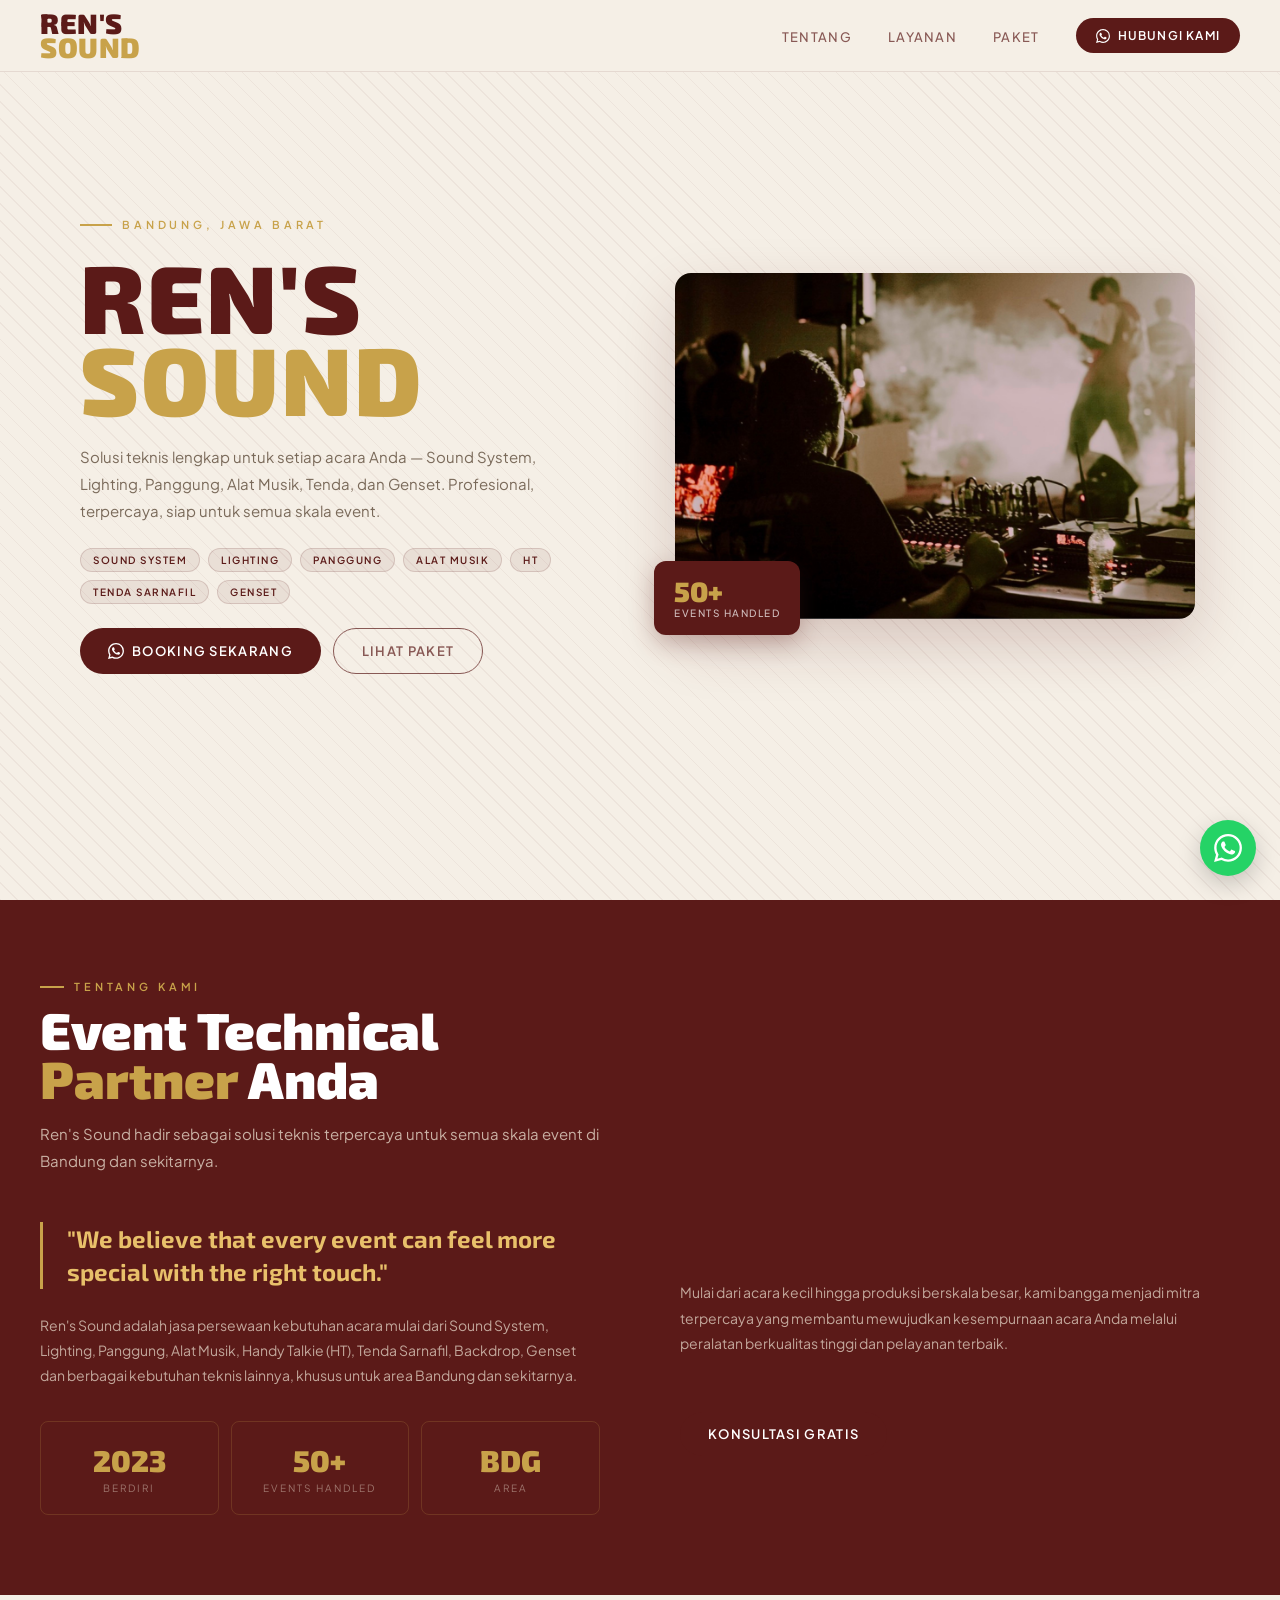
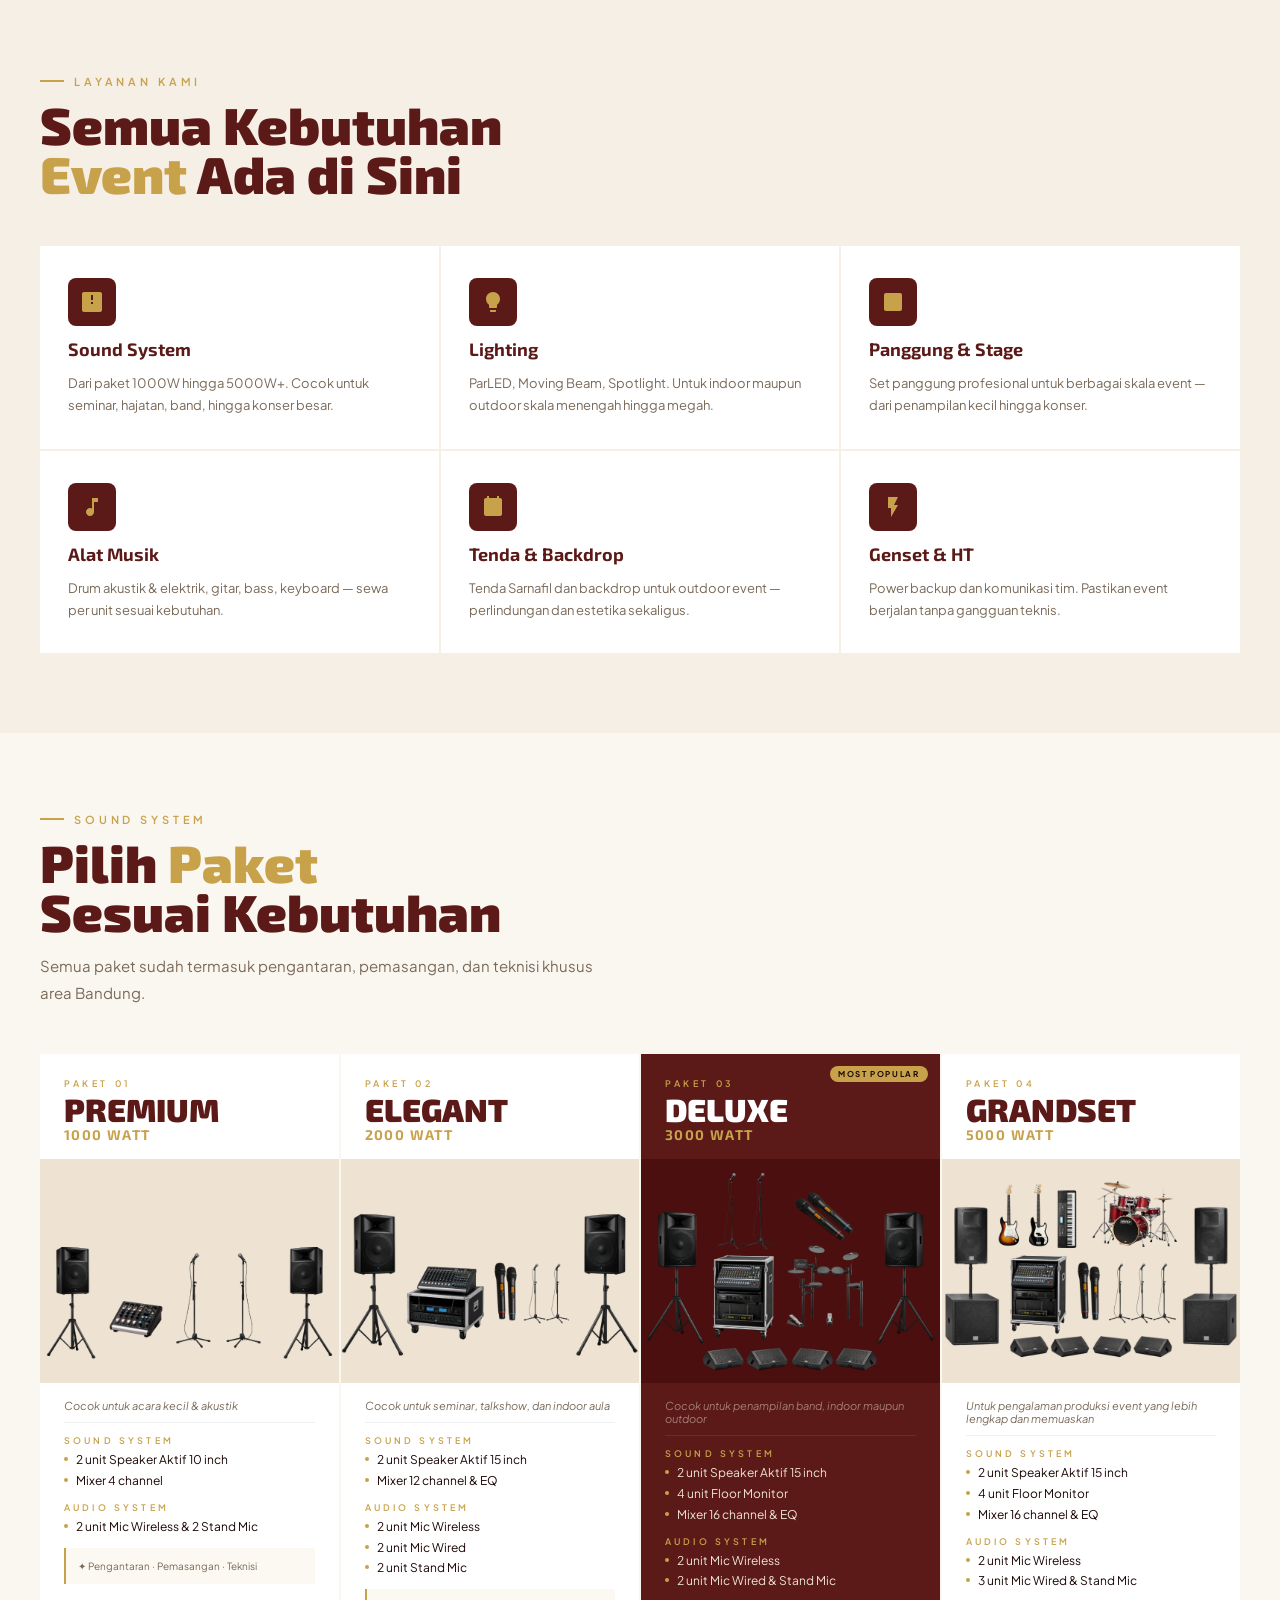
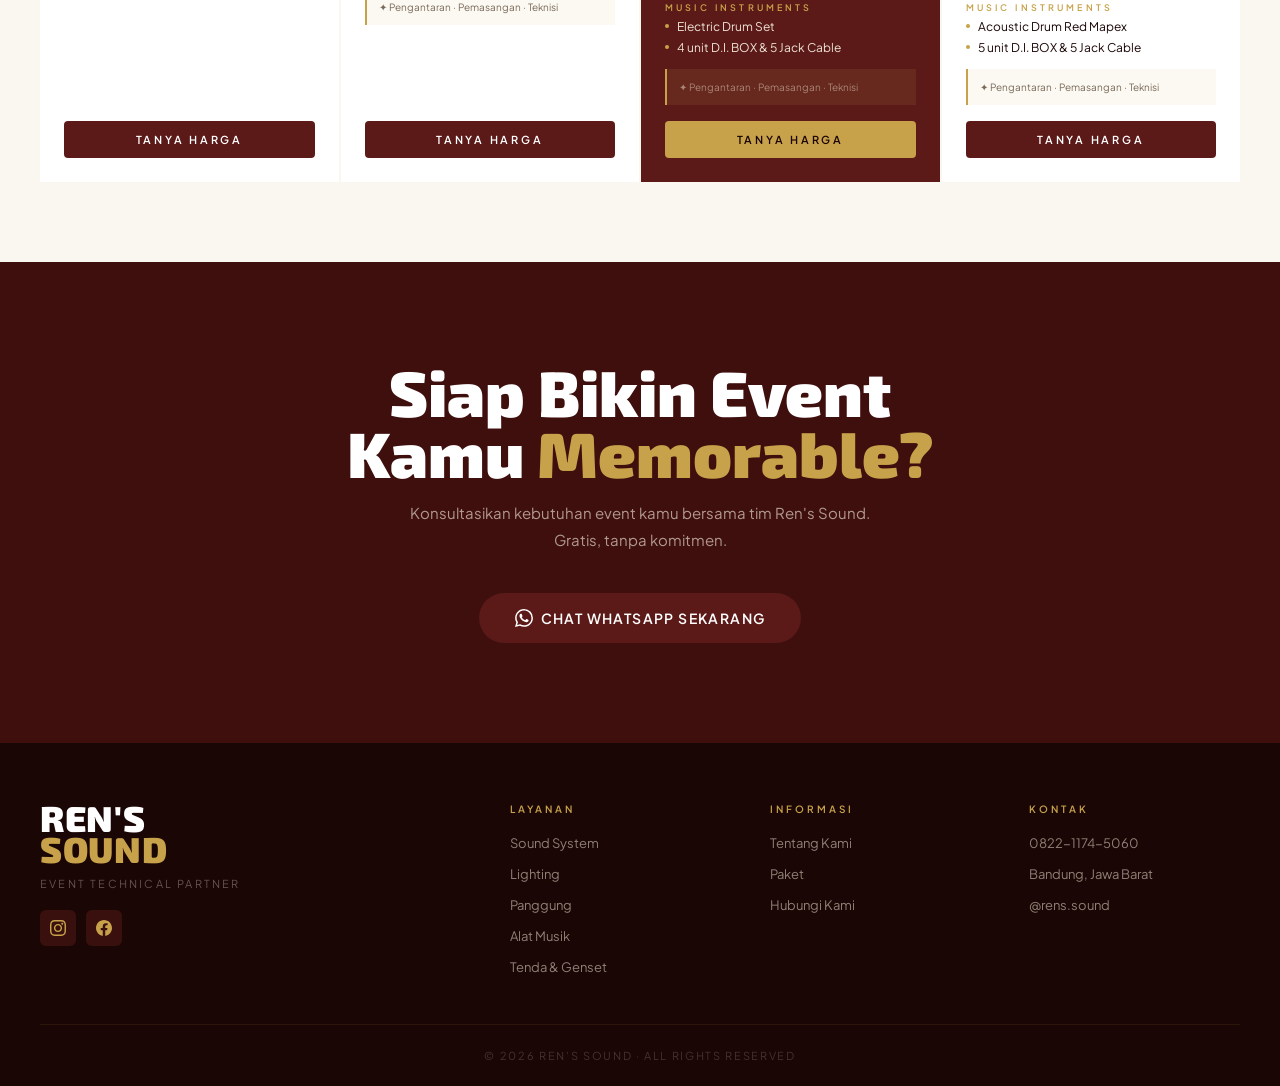
==== public/index.html @ 405399e6 "Restructure: separate HTML, CSS, JS, and assets" ====
<!DOCTYPE html>
<html lang="id">
<head>
  <meta charset="UTF-8"/>
  <meta name="viewport" content="width=device-width, initial-scale=1.0"/>
  <meta name="description" content="Ren's Sound — Event Technical Partner di Bandung. Sewa Sound System, Lighting, Panggung, Alat Musik, Tenda Sarnafil, Genset."/>
  <title>Ren's Sound — Event Technical Partner</title>

  <!-- Google Fonts -->
  <link href="https://fonts.googleapis.com/css2?family=Exo+2:wght@400;600;700;900&family=Plus+Jakarta+Sans:wght@300;400;500;600;700&display=swap" rel="stylesheet"/>

  <!-- CSS -->
  <link rel="stylesheet" href="css/style.css"/>
</head>
<body>

<!-- ============================================
     NAVBAR
     ============================================ -->
<nav id="navbar">
  <a href="#hero" class="nav-logo">
    <span class="nav-logo-top">REN'S</span>
    <span class="nav-logo-bot">SOUND</span>
  </a>
  <ul class="nav-links" id="navLinks">
    <li><a href="#tentang">Tentang</a></li>
    <li><a href="#layanan">Layanan</a></li>
    <li><a href="#paket">Paket</a></li>
    <li>
      <a href="https://wa.me/6282211745060" class="nav-cta" target="_blank">
        <svg width="14" height="14" viewBox="0 0 24 24" fill="currentColor"><path d="M17.472 14.382c-.297-.149-1.758-.867-2.03-.967-.273-.099-.471-.148-.67.15-.197.297-.767.966-.94 1.164-.173.199-.347.223-.644.075-.297-.15-1.255-.463-2.39-1.475-.883-.788-1.48-1.761-1.653-2.059-.173-.297-.018-.458.13-.606.134-.133.298-.347.446-.52.149-.174.198-.298.298-.497.099-.198.05-.371-.025-.52-.075-.149-.669-1.612-.916-2.207-.242-.579-.487-.5-.669-.51-.173-.008-.371-.01-.57-.01-.198 0-.52.074-.792.372-.272.297-1.04 1.016-1.04 2.479 0 1.462 1.065 2.875 1.213 3.074.149.198 2.096 3.2 5.077 4.487.709.306 1.262.489 1.694.625.712.227 1.36.195 1.871.118.571-.085 1.758-.719 2.006-1.413.248-.694.248-1.289.173-1.413-.074-.124-.272-.198-.57-.347m-5.421 7.403h-.004a9.87 9.87 0 01-5.031-1.378l-.361-.214-3.741.982.998-3.648-.235-.374a9.86 9.86 0 01-1.51-5.26c.001-5.45 4.436-9.884 9.888-9.884 2.64 0 5.122 1.03 6.988 2.898a9.825 9.825 0 012.893 6.994c-.003 5.45-4.437 9.884-9.885 9.884m8.413-18.297A11.815 11.815 0 0012.05 0C5.495 0 .16 5.335.157 11.892c0 2.096.547 4.142 1.588 5.945L.057 24l6.305-1.654a11.882 11.882 0 005.683 1.448h.005c6.554 0 11.89-5.335 11.893-11.893a11.821 11.821 0 00-3.48-8.413Z"/></svg>
        Hubungi Kami
      </a>
    </li>
  </ul>
  <button class="nav-toggle" id="navToggle">
    <span></span><span></span><span></span>
  </button>
</nav>

<!-- ============================================
     HERO
     ============================================ -->
<section id="hero">
  <div class="hero-inner">
    <div class="hero-text">
      <div class="hero-eyebrow">Bandung, Jawa Barat</div>
      <div class="hero-logo">
        <span class="hero-logo-top">REN'S</span>
        <span class="hero-logo-bot">SOUND</span>
      </div>
      <p class="hero-desc">
        Solusi teknis lengkap untuk setiap acara Anda — Sound System, Lighting,
        Panggung, Alat Musik, Tenda, dan Genset. Profesional, terpercaya,
        siap untuk semua skala event.
      </p>
      <div class="hero-services">
        <span class="hero-service-tag">Sound System</span>
        <span class="hero-service-tag">Lighting</span>
        <span class="hero-service-tag">Panggung</span>
        <span class="hero-service-tag">Alat Musik</span>
        <span class="hero-service-tag">HT</span>
        <span class="hero-service-tag">Tenda Sarnafil</span>
        <span class="hero-service-tag">Genset</span>
      </div>
      <div class="hero-cta">
        <a href="https://wa.me/6282211745060" class="btn-primary" target="_blank">
          <svg width="16" height="16" viewBox="0 0 24 24" fill="currentColor"><path d="M17.472 14.382c-.297-.149-1.758-.867-2.03-.967-.273-.099-.471-.148-.67.15-.197.297-.767.966-.94 1.164-.173.199-.347.223-.644.075-.297-.15-1.255-.463-2.39-1.475-.883-.788-1.48-1.761-1.653-2.059-.173-.297-.018-.458.13-.606.134-.133.298-.347.446-.52.149-.174.198-.298.298-.497.099-.198.05-.371-.025-.52-.075-.149-.669-1.612-.916-2.207-.242-.579-.487-.5-.669-.51-.173-.008-.371-.01-.57-.01-.198 0-.52.074-.792.372-.272.297-1.04 1.016-1.04 2.479 0 1.462 1.065 2.875 1.213 3.074.149.198 2.096 3.2 5.077 4.487.709.306 1.262.489 1.694.625.712.227 1.36.195 1.871.118.571-.085 1.758-.719 2.006-1.413.248-.694.248-1.289.173-1.413-.074-.124-.272-.198-.57-.347m-5.421 7.403h-.004a9.87 9.87 0 01-5.031-1.378l-.361-.214-3.741.982.998-3.648-.235-.374a9.86 9.86 0 01-1.51-5.26c.001-5.45 4.436-9.884 9.888-9.884 2.64 0 5.122 1.03 6.988 2.898a9.825 9.825 0 012.893 6.994c-.003 5.45-4.437 9.884-9.885 9.884m8.413-18.297A11.815 11.815 0 0012.05 0C5.495 0 .16 5.335.157 11.892c0 2.096.547 4.142 1.588 5.945L.057 24l6.305-1.654a11.882 11.882 0 005.683 1.448h.005c6.554 0 11.89-5.335 11.893-11.893a11.821 11.821 0 00-3.48-8.413Z"/></svg>
          Booking Sekarang
        </a>
        <a href="#paket" class="btn-secondary">Lihat Paket</a>
      </div>
    </div>
    <div class="hero-photo">
      <!-- Ganti src untuk update foto hero -->
      <img src="assets/images/hero.png" alt="Ren's Sound Event Production"/>
      <div class="hero-photo-badge">
        <div class="hero-photo-badge-num">50+</div>
        <div class="hero-photo-badge-txt">Events Handled</div>
      </div>
    </div>
  </div>
</section>

<!-- ============================================
     TENTANG
     ============================================ -->
<section id="tentang">
  <div class="section-inner">
    <div class="section-eyebrow">Tentang Kami</div>
    <h2 class="section-title">Event Technical<br/><span>Partner</span> Anda</h2>
    <p class="section-desc">Ren's Sound hadir sebagai solusi teknis terpercaya untuk semua skala event di Bandung dan sekitarnya.</p>
    <div class="tentang-grid">
      <div>
        <div class="tentang-quote">
          "We believe that every event can feel more special with the right touch."
        </div>
        <p class="tentang-body">
          Ren's Sound adalah jasa persewaan kebutuhan acara mulai dari Sound System,
          Lighting, Panggung, Alat Musik, Handy Talkie (HT), Tenda Sarnafil, Backdrop,
          Genset dan berbagai kebutuhan teknis lainnya, khusus untuk area Bandung dan sekitarnya.
        </p>
        <div class="tentang-stats">
          <div class="stat">
            <span class="stat-num">2023</span>
            <span class="stat-lbl">Berdiri</span>
          </div>
          <div class="stat">
            <span class="stat-num">50+</span>
            <span class="stat-lbl">Events Handled</span>
          </div>
          <div class="stat">
            <span class="stat-num">BDG</span>
            <span class="stat-lbl">Area</span>
          </div>
        </div>
      </div>
      <div>
        <p class="tentang-body">
          Mulai dari acara kecil hingga produksi berskala besar, kami bangga menjadi
          mitra terpercaya yang membantu mewujudkan kesempurnaan acara Anda melalui
          peralatan berkualitas tinggi dan pelayanan terbaik.
        </p>
        <a href="https://wa.me/6282211745060" class="btn-primary" style="margin-top:24px;display:inline-flex;" target="_blank">
          Konsultasi Gratis
        </a>
      </div>
    </div>
  </div>
</section>

<!-- ============================================
     LAYANAN
     ============================================ -->
<section id="layanan">
  <div class="section-inner">
    <div class="section-eyebrow">Layanan Kami</div>
    <h2 class="section-title">Semua Kebutuhan<br/><span>Event</span> Ada di Sini</h2>
    <div class="layanan-grid">

      <div class="layanan-card">
        <div class="layanan-icon">
          <svg viewBox="0 0 24 24"><path d="M20 2H4c-1.1 0-2 .9-2 2v16c0 1.1.9 2 2 2h16c1.1 0 2-.9 2-2V4c0-1.1-.9-2-2-2zm-9 3h2v5h-2V5zm0 7h2v2h-2v-2z"/></svg>
        </div>
        <div class="layanan-name">Sound System</div>
        <div class="layanan-desc">Dari paket 1000W hingga 5000W+. Cocok untuk seminar, hajatan, band, hingga konser besar.</div>
      </div>

      <div class="layanan-card">
        <div class="layanan-icon">
          <svg viewBox="0 0 24 24"><path d="M9 21c0 .55.45 1 1 1h4c.55 0 1-.45 1-1v-1H9v1zm3-19C8.14 2 5 5.14 5 9c0 2.38 1.19 4.47 3 5.74V17c0 .55.45 1 1 1h6c.55 0 1-.45 1-1v-2.26c1.81-1.27 3-3.36 3-5.74 0-3.86-3.14-7-7-7z"/></svg>
        </div>
        <div class="layanan-name">Lighting</div>
        <div class="layanan-desc">ParLED, Moving Beam, Spotlight. Untuk indoor maupun outdoor skala menengah hingga megah.</div>
      </div>

      <div class="layanan-card">
        <div class="layanan-icon">
          <svg viewBox="0 0 24 24"><path d="M19 3H5c-1.1 0-2 .9-2 2v14c0 1.1.9 2 2 2h14c1.1 0 2-.9 2-2V5c0-1.1-.9-2-2-2z"/></svg>
        </div>
        <div class="layanan-name">Panggung & Stage</div>
        <div class="layanan-desc">Set panggung profesional untuk berbagai skala event — dari penampilan kecil hingga konser.</div>
      </div>

      <div class="layanan-card">
        <div class="layanan-icon">
          <svg viewBox="0 0 24 24"><path d="M12 3v10.55c-.59-.34-1.27-.55-2-.55-2.21 0-4 1.79-4 4s1.79 4 4 4 4-1.79 4-4V7h4V3h-6z"/></svg>
        </div>
        <div class="layanan-name">Alat Musik</div>
        <div class="layanan-desc">Drum akustik & elektrik, gitar, bass, keyboard — sewa per unit sesuai kebutuhan.</div>
      </div>

      <div class="layanan-card">
        <div class="layanan-icon">
          <svg viewBox="0 0 24 24"><path d="M17 12h-5v5h5v-5zM16 1v2H8V1H6v2H5c-1.11 0-1.99.9-1.99 2L3 19c0 1.1.89 2 2 2h14c1.1 0 2-.9 2-2V5c0-1.1-.9-2-2-2h-1V1h-2z"/></svg>
        </div>
        <div class="layanan-name">Tenda & Backdrop</div>
        <div class="layanan-desc">Tenda Sarnafil dan backdrop untuk outdoor event — perlindungan dan estetika sekaligus.</div>
      </div>

      <div class="layanan-card">
        <div class="layanan-icon">
          <svg viewBox="0 0 24 24"><path d="M7 2v11h3v9l7-12h-4l4-8z"/></svg>
        </div>
        <div class="layanan-name">Genset & HT</div>
        <div class="layanan-desc">Power backup dan komunikasi tim. Pastikan event berjalan tanpa gangguan teknis.</div>
      </div>

    </div>
  </div>
</section>

<!-- ============================================
     PAKET SOUND SYSTEM
     Cara tambah paket baru:
     1. Copy satu blok div.paket-card
     2. Paste sebelum tag penutup div.paket-grid
     3. Ganti teks & nama foto
     ============================================ -->
<section id="paket">
  <div class="section-inner">
    <div class="section-eyebrow">Sound System</div>
    <h2 class="section-title">Pilih <span>Paket</span><br/>Sesuai Kebutuhan</h2>
    <p class="section-desc">Semua paket sudah termasuk pengantaran, pemasangan, dan teknisi khusus area Bandung.</p>

    <div class="paket-grid">

      <!-- ── PAKET 01 PREMIUM ── -->
      <div class="paket-card">
        <div class="paket-header">
          <div class="paket-tier">Paket 01</div>
          <div class="paket-name">PREMIUM</div>
          <div class="paket-watt">1000 WATT</div>
        </div>
        <!-- Ganti nama file foto di src untuk update gambar -->
        <img class="paket-img" src="assets/images/paket01premium.png" alt="Paket Premium 1000 Watt"/>
        <div class="paket-body">
          <p class="paket-note">Cocok untuk acara kecil &amp; akustik</p>
          <div class="spec-group">
            <span class="spec-label">Sound System</span>
            <div class="spec-item"><span class="spec-dot"></span>2 unit Speaker Aktif 10 inch</div>
            <div class="spec-item"><span class="spec-dot"></span>Mixer 4 channel</div>
          </div>
          <div class="spec-group">
            <span class="spec-label">Audio System</span>
            <div class="spec-item"><span class="spec-dot"></span>2 unit Mic Wireless &amp; 2 Stand Mic</div>
          </div>
          <div class="paket-includes">✦ Pengantaran · Pemasangan · Teknisi</div>
        </div>
        <a href="https://wa.me/6282211745060" class="paket-cta" target="_blank">Tanya Harga</a>
      </div>

      <!-- ── PAKET 02 ELEGANT ── -->
      <div class="paket-card">
        <div class="paket-header">
          <div class="paket-tier">Paket 02</div>
          <div class="paket-name">ELEGANT</div>
          <div class="paket-watt">2000 WATT</div>
        </div>
        <img class="paket-img" src="assets/images/paket02elegan.png" alt="Paket Elegant 2000 Watt"/>
        <div class="paket-body">
          <p class="paket-note">Cocok untuk seminar, talkshow, dan indoor aula</p>
          <div class="spec-group">
            <span class="spec-label">Sound System</span>
            <div class="spec-item"><span class="spec-dot"></span>2 unit Speaker Aktif 15 inch</div>
            <div class="spec-item"><span class="spec-dot"></span>Mixer 12 channel &amp; EQ</div>
          </div>
          <div class="spec-group">
            <span class="spec-label">Audio System</span>
            <div class="spec-item"><span class="spec-dot"></span>2 unit Mic Wireless</div>
            <div class="spec-item"><span class="spec-dot"></span>2 unit Mic Wired</div>
            <div class="spec-item"><span class="spec-dot"></span>2 unit Stand Mic</div>
          </div>
          <div class="paket-includes">✦ Pengantaran · Pemasangan · Teknisi</div>
        </div>
        <a href="https://wa.me/6282211745060" class="paket-cta" target="_blank">Tanya Harga</a>
      </div>

      <!-- ── PAKET 03 DELUXE (FEATURED) ── -->
      <div class="paket-card featured">
        <div class="badge-popular">Most Popular</div>
        <div class="paket-header">
          <div class="paket-tier">Paket 03</div>
          <div class="paket-name">DELUXE</div>
          <div class="paket-watt">3000 WATT</div>
        </div>
        <img class="paket-img" src="assets/images/paket03deluxe.png" alt="Paket Deluxe 3000 Watt"/>
        <div class="paket-body">
          <p class="paket-note">Cocok untuk penampilan band, indoor maupun outdoor</p>
          <div class="spec-group">
            <span class="spec-label">Sound System</span>
            <div class="spec-item"><span class="spec-dot"></span>2 unit Speaker Aktif 15 inch</div>
            <div class="spec-item"><span class="spec-dot"></span>4 unit Floor Monitor</div>
            <div class="spec-item"><span class="spec-dot"></span>Mixer 16 channel &amp; EQ</div>
          </div>
          <div class="spec-group">
            <span class="spec-label">Audio System</span>
            <div class="spec-item"><span class="spec-dot"></span>2 unit Mic Wireless</div>
            <div class="spec-item"><span class="spec-dot"></span>2 unit Mic Wired &amp; Stand Mic</div>
          </div>
          <div class="spec-group">
            <span class="spec-label">Music Instruments</span>
            <div class="spec-item"><span class="spec-dot"></span>Electric Drum Set</div>
            <div class="spec-item"><span class="spec-dot"></span>4 unit D.I. BOX &amp; 5 Jack Cable</div>
          </div>
          <div class="paket-includes">✦ Pengantaran · Pemasangan · Teknisi</div>
        </div>
        <a href="https://wa.me/6282211745060" class="paket-cta" target="_blank">Tanya Harga</a>
      </div>

      <!-- ── PAKET 04 GRANDSET ── -->
      <div class="paket-card">
        <div class="paket-header">
          <div class="paket-tier">Paket 04</div>
          <div class="paket-name">GRANDSET</div>
          <div class="paket-watt">5000 WATT</div>
        </div>
        <img class="paket-img" src="assets/images/paket04grandset.png" alt="Paket Grandset 5000 Watt"/>
        <div class="paket-body">
          <p class="paket-note">Untuk pengalaman produksi event yang lebih lengkap dan memuaskan</p>
          <div class="spec-group">
            <span class="spec-label">Sound System</span>
            <div class="spec-item"><span class="spec-dot"></span>2 unit Speaker Aktif 15 inch</div>
            <div class="spec-item"><span class="spec-dot"></span>4 unit Floor Monitor</div>
            <div class="spec-item"><span class="spec-dot"></span>Mixer 16 channel &amp; EQ</div>
          </div>
          <div class="spec-group">
            <span class="spec-label">Audio System</span>
            <div class="spec-item"><span class="spec-dot"></span>2 unit Mic Wireless</div>
            <div class="spec-item"><span class="spec-dot"></span>3 unit Mic Wired &amp; Stand Mic</div>
          </div>
          <div class="spec-group">
            <span class="spec-label">Music Instruments</span>
            <div class="spec-item"><span class="spec-dot"></span>Acoustic Drum Red Mapex</div>
            <div class="spec-item"><span class="spec-dot"></span>5 unit D.I. BOX &amp; 5 Jack Cable</div>
          </div>
          <div class="paket-includes">✦ Pengantaran · Pemasangan · Teknisi</div>
        </div>
        <a href="https://wa.me/6282211745060" class="paket-cta" target="_blank">Tanya Harga</a>
      </div>

    </div><!-- end .paket-grid -->
  </div>
</section>

<!-- ============================================
     CTA
     ============================================ -->
<section id="cta">
  <div class="cta-title">Siap Bikin Event<br/>Kamu <span>Memorable?</span></div>
  <p class="cta-desc">Konsultasikan kebutuhan event kamu bersama tim Ren's Sound. Gratis, tanpa komitmen.</p>
  <a href="https://wa.me/6282211745060" class="btn-primary" style="font-size:14px;padding:16px 36px;" target="_blank">
    <svg width="18" height="18" viewBox="0 0 24 24" fill="currentColor"><path d="M17.472 14.382c-.297-.149-1.758-.867-2.03-.967-.273-.099-.471-.148-.67.15-.197.297-.767.966-.94 1.164-.173.199-.347.223-.644.075-.297-.15-1.255-.463-2.39-1.475-.883-.788-1.48-1.761-1.653-2.059-.173-.297-.018-.458.13-.606.134-.133.298-.347.446-.52.149-.174.198-.298.298-.497.099-.198.05-.371-.025-.52-.075-.149-.669-1.612-.916-2.207-.242-.579-.487-.5-.669-.51-.173-.008-.371-.01-.57-.01-.198 0-.52.074-.792.372-.272.297-1.04 1.016-1.04 2.479 0 1.462 1.065 2.875 1.213 3.074.149.198 2.096 3.2 5.077 4.487.709.306 1.262.489 1.694.625.712.227 1.36.195 1.871.118.571-.085 1.758-.719 2.006-1.413.248-.694.248-1.289.173-1.413-.074-.124-.272-.198-.57-.347m-5.421 7.403h-.004a9.87 9.87 0 01-5.031-1.378l-.361-.214-3.741.982.998-3.648-.235-.374a9.86 9.86 0 01-1.51-5.26c.001-5.45 4.436-9.884 9.888-9.884 2.64 0 5.122 1.03 6.988 2.898a9.825 9.825 0 012.893 6.994c-.003 5.45-4.437 9.884-9.885 9.884m8.413-18.297A11.815 11.815 0 0012.05 0C5.495 0 .16 5.335.157 11.892c0 2.096.547 4.142 1.588 5.945L.057 24l6.305-1.654a11.882 11.882 0 005.683 1.448h.005c6.554 0 11.89-5.335 11.893-11.893a11.821 11.821 0 00-3.48-8.413Z"/></svg>
    Chat WhatsApp Sekarang
  </a>
</section>

<!-- ============================================
     FOOTER
     ============================================ -->
<footer>
  <div class="footer-inner">
    <div class="footer-top">
      <div>
        <div class="footer-logo-top">REN'S</div>
        <div class="footer-logo-bot">SOUND</div>
        <div class="footer-tagline">Event Technical Partner</div>
        <div class="footer-social">
          <a href="https://www.instagram.com/rens.sound/" target="_blank">
            <svg viewBox="0 0 24 24"><path d="M12 2.163c3.204 0 3.584.012 4.85.07 3.252.148 4.771 1.691 4.919 4.919.058 1.265.069 1.645.069 4.849 0 3.205-.012 3.584-.069 4.849-.149 3.225-1.664 4.771-4.919 4.919-1.266.058-1.644.07-4.85.07-3.204 0-3.584-.012-4.849-.07-3.26-.149-4.771-1.699-4.919-4.92-.058-1.265-.07-1.644-.07-4.849 0-3.204.013-3.583.07-4.849.149-3.227 1.664-4.771 4.919-4.919 1.266-.057 1.645-.069 4.849-.069zm0-2.163c-3.259 0-3.667.014-4.947.072-4.358.2-6.78 2.618-6.98 6.98-.059 1.281-.073 1.689-.073 4.948 0 3.259.014 3.668.072 4.948.2 4.358 2.618 6.78 6.98 6.98 1.281.058 1.689.072 4.948.072 3.259 0 3.668-.014 4.948-.072 4.354-.2 6.782-2.618 6.979-6.98.059-1.28.073-1.689.073-4.948 0-3.259-.014-3.667-.072-4.947-.196-4.354-2.617-6.78-6.979-6.98-1.281-.059-1.69-.073-4.949-.073zm0 5.838c-3.403 0-6.162 2.759-6.162 6.162s2.759 6.163 6.162 6.163 6.162-2.759 6.162-6.163c0-3.403-2.759-6.162-6.162-6.162zm0 10.162c-2.209 0-4-1.79-4-4 0-2.209 1.791-4 4-4s4 1.791 4 4c0 2.21-1.791 4-4 4zm6.406-11.845c-.796 0-1.441.645-1.441 1.44s.645 1.44 1.441 1.44c.795 0 1.439-.645 1.439-1.44s-.644-1.44-1.439-1.44z"/></svg>
          </a>
          <a href="https://www.facebook.com/people/Rens-Sound/61558311572030/" target="_blank">
            <svg viewBox="0 0 24 24"><path d="M24 12.073c0-6.627-5.373-12-12-12s-12 5.373-12 12c0 5.99 4.388 10.954 10.125 11.854v-8.385H7.078v-3.47h3.047V9.43c0-3.007 1.792-4.669 4.533-4.669 1.312 0 2.686.235 2.686.235v2.953H15.83c-1.491 0-1.956.925-1.956 1.874v2.25h3.328l-.532 3.47h-2.796v8.385C19.612 23.027 24 18.062 24 12.073z"/></svg>
          </a>
        </div>
      </div>
      <div class="footer-col">
        <div class="footer-col-title">Layanan</div>
        <ul>
          <li><a href="#paket">Sound System</a></li>
          <li><a href="#layanan">Lighting</a></li>
          <li><a href="#layanan">Panggung</a></li>
          <li><a href="#layanan">Alat Musik</a></li>
          <li><a href="#layanan">Tenda &amp; Genset</a></li>
        </ul>
      </div>
      <div class="footer-col">
        <div class="footer-col-title">Informasi</div>
        <ul>
          <li><a href="#tentang">Tentang Kami</a></li>
          <li><a href="#paket">Paket</a></li>
          <li><a href="https://wa.me/6282211745060">Hubungi Kami</a></li>
        </ul>
      </div>
      <div class="footer-col">
        <div class="footer-col-title">Kontak</div>
        <ul>
          <li><a href="https://wa.me/6282211745060">0822-1174-5060</a></li>
          <li><a href="#">Bandung, Jawa Barat</a></li>
          <li><a href="https://www.instagram.com/rens.sound/">@rens.sound</a></li>
        </ul>
      </div>
    </div>
    <div class="footer-copy">© 2026 Ren's Sound · All Rights Reserved</div>
  </div>
</footer>

<!-- ============================================
     WHATSAPP FLOATING BUTTON
     ============================================ -->
<a href="https://wa.me/6282211745060" class="wa-float" target="_blank" rel="noopener noreferrer">
  <svg viewBox="0 0 24 24"><path d="M17.472 14.382c-.297-.149-1.758-.867-2.03-.967-.273-.099-.471-.148-.67.15-.197.297-.767.966-.94 1.164-.173.199-.347.223-.644.075-.297-.15-1.255-.463-2.39-1.475-.883-.788-1.48-1.761-1.653-2.059-.173-.297-.018-.458.13-.606.134-.133.298-.347.446-.52.149-.174.198-.298.298-.497.099-.198.05-.371-.025-.52-.075-.149-.669-1.612-.916-2.207-.242-.579-.487-.5-.669-.51-.173-.008-.371-.01-.57-.01-.198 0-.52.074-.792.372-.272.297-1.04 1.016-1.04 2.479 0 1.462 1.065 2.875 1.213 3.074.149.198 2.096 3.2 5.077 4.487.709.306 1.262.489 1.694.625.712.227 1.36.195 1.871.118.571-.085 1.758-.719 2.006-1.413.248-.694.248-1.289.173-1.413-.074-.124-.272-.198-.57-.347m-5.421 7.403h-.004a9.87 9.87 0 01-5.031-1.378l-.361-.214-3.741.982.998-3.648-.235-.374a9.86 9.86 0 01-1.51-5.26c.001-5.45 4.436-9.884 9.888-9.884 2.64 0 5.122 1.03 6.988 2.898a9.825 9.825 0 012.893 6.994c-.003 5.45-4.437 9.884-9.885 9.884m8.413-18.297A11.815 11.815 0 0012.05 0C5.495 0 .16 5.335.157 11.892c0 2.096.547 4.142 1.588 5.945L.057 24l6.305-1.654a11.882 11.882 0 005.683 1.448h.005c6.554 0 11.89-5.335 11.893-11.893a11.821 11.821 0 00-3.48-8.413Z"/></svg>
</a>

<!-- JavaScript -->
<script src="js/main.js"></script>

</body>
</html>
---- public/css/style.css ----
/* ============================================
   REN'S SOUND — style.css
   Brand Colors:
   --maroon:   #5B1A18
   --maroon-d: #3F0F0E
   --gold:     #C8A24A
   --beige:    #F5EFE6
   --beige-s:  #EEE3D3
   ============================================ */

* {
  margin: 0;
  padding: 0;
  box-sizing: border-box;
}

:root {
  --maroon:   #5B1A18;
  --maroon-d: #3F0F0E;
  --gold:     #C8A24A;
  --gold-l:   #e8c06a;
  --beige:    #F5EFE6;
  --beige-s:  #EEE3D3;
  --cream:    #faf6f0;
  --white:    #ffffff;
  --muted:    #7a6a5a;
  --dark:     #1a0605;
}

html { scroll-behavior: smooth; }

body {
  font-family: 'Plus Jakarta Sans', sans-serif;
  font-weight: 400;
  color: var(--dark);
  background: var(--cream);
  overflow-x: hidden;
}

/* ── NAVBAR ── */
nav {
  position: fixed;
  top: 0; left: 0; right: 0;
  z-index: 100;
  background: var(--beige);
  border-bottom: 1px solid rgba(91,26,24,0.1);
  padding: 0 40px;
  height: 72px;
  display: flex;
  align-items: center;
  justify-content: space-between;
}

.nav-logo {
  display: flex;
  flex-direction: column;
  line-height: 0.85;
  cursor: pointer;
  text-decoration: none;
}
.nav-logo-top {
  font-family: 'Exo 2', sans-serif;
  font-weight: 900;
  font-size: 28px;
  color: var(--maroon);
  letter-spacing: 0.02em;
}
.nav-logo-bot {
  font-family: 'Exo 2', sans-serif;
  font-weight: 900;
  font-size: 28px;
  color: var(--gold);
  letter-spacing: 0.02em;
}

.nav-links {
  display: flex;
  align-items: center;
  gap: 36px;
  list-style: none;
}
.nav-links a {
  text-decoration: none;
  font-size: 13px;
  font-weight: 500;
  letter-spacing: 0.1em;
  text-transform: uppercase;
  color: var(--maroon);
  opacity: 0.7;
  transition: opacity 0.2s;
}
.nav-links a:hover { opacity: 1; }

.nav-cta {
  display: flex;
  align-items: center;
  gap: 8px;
  background: var(--maroon);
  color: var(--white) !important;
  opacity: 1 !important;
  padding: 10px 20px;
  border-radius: 100px;
  font-size: 12px !important;
  font-weight: 600 !important;
  letter-spacing: 0.1em;
  transition: background 0.2s !important;
}
.nav-cta:hover { background: var(--maroon-d) !important; }

.nav-toggle {
  display: none;
  background: none;
  border: none;
  cursor: pointer;
  flex-direction: column;
  gap: 5px;
  padding: 4px;
}
.nav-toggle span {
  display: block;
  width: 24px;
  height: 2px;
  background: var(--maroon);
  border-radius: 2px;
  transition: all 0.3s;
}

/* ── HERO ── */
#hero {
  min-height: 100vh;
  padding-top: 72px;
  background-color: var(--beige);
  background-image: repeating-linear-gradient(
    45deg,
    rgba(91,26,24,0.05) 0px,
    rgba(91,26,24,0.05) 1px,
    transparent 1px,
    transparent 12px
  );
  display: flex;
  align-items: center;
}

.hero-inner {
  max-width: 1200px;
  margin: 0 auto;
  padding: 80px 40px;
  display: grid;
  grid-template-columns: 1fr 1fr;
  gap: 60px;
  align-items: center;
  width: 100%;
}

.hero-text {
  display: flex;
  flex-direction: column;
  gap: 24px;
}

.hero-eyebrow {
  font-size: 11px;
  font-weight: 600;
  letter-spacing: 0.35em;
  text-transform: uppercase;
  color: var(--gold);
  display: flex;
  align-items: center;
  gap: 10px;
}
.hero-eyebrow::before {
  content: '';
  display: block;
  width: 32px;
  height: 2px;
  background: var(--gold);
}

.hero-logo { display: flex; flex-direction: column; line-height: 0.85; }
.hero-logo-top {
  font-family: 'Exo 2', sans-serif;
  font-weight: 900;
  font-size: clamp(56px, 8vw, 96px);
  color: var(--maroon);
  letter-spacing: 0.02em;
}
.hero-logo-bot {
  font-family: 'Exo 2', sans-serif;
  font-weight: 900;
  font-size: clamp(56px, 8vw, 96px);
  color: var(--gold);
  letter-spacing: 0.02em;
}

.hero-desc {
  font-size: 15px;
  line-height: 1.8;
  color: var(--muted);
  max-width: 480px;
}

.hero-services {
  display: flex;
  flex-wrap: wrap;
  gap: 8px;
}
.hero-service-tag {
  font-size: 10px;
  font-weight: 600;
  letter-spacing: 0.15em;
  text-transform: uppercase;
  color: var(--maroon);
  background: rgba(91,26,24,0.07);
  border: 1px solid rgba(91,26,24,0.15);
  padding: 5px 12px;
  border-radius: 100px;
}

.hero-cta { display: flex; gap: 12px; flex-wrap: wrap; }

.btn-primary {
  display: inline-flex;
  align-items: center;
  gap: 8px;
  background: var(--maroon);
  color: var(--white);
  padding: 14px 28px;
  border-radius: 100px;
  font-size: 13px;
  font-weight: 600;
  letter-spacing: 0.1em;
  text-transform: uppercase;
  text-decoration: none;
  transition: background 0.2s, transform 0.2s;
}
.btn-primary:hover { background: var(--maroon-d); transform: translateY(-2px); }

.btn-secondary {
  display: inline-flex;
  align-items: center;
  gap: 8px;
  background: transparent;
  color: var(--maroon);
  padding: 14px 28px;
  border-radius: 100px;
  border: 1.5px solid var(--maroon);
  font-size: 13px;
  font-weight: 600;
  letter-spacing: 0.1em;
  text-transform: uppercase;
  text-decoration: none;
  transition: all 0.2s;
  opacity: 0.7;
}
.btn-secondary:hover { opacity: 1; transform: translateY(-2px); }

.hero-photo { position: relative; display: flex; justify-content: center; }
.hero-photo img {
  width: 100%;
  max-width: 520px;
  border-radius: 16px;
  object-fit: cover;
  aspect-ratio: 3/2;
  box-shadow: 0 24px 60px rgba(91,26,24,0.2);
}
.hero-photo-badge {
  position: absolute;
  bottom: -16px;
  left: -16px;
  background: var(--maroon);
  color: var(--white);
  padding: 16px 20px;
  border-radius: 12px;
  box-shadow: 0 8px 24px rgba(91,26,24,0.3);
}
.hero-photo-badge-num {
  font-family: 'Exo 2', sans-serif;
  font-weight: 900;
  font-size: 28px;
  color: var(--gold);
  line-height: 1;
}
.hero-photo-badge-txt {
  font-size: 10px;
  font-weight: 500;
  letter-spacing: 0.15em;
  text-transform: uppercase;
  opacity: 0.7;
  margin-top: 2px;
}

/* ── SECTION COMMONS ── */
section { padding: 80px 40px; }
.section-inner { max-width: 1200px; margin: 0 auto; }

.section-eyebrow {
  font-size: 11px;
  font-weight: 600;
  letter-spacing: 0.35em;
  text-transform: uppercase;
  color: var(--gold);
  display: flex;
  align-items: center;
  gap: 10px;
  margin-bottom: 12px;
}
.section-eyebrow::before {
  content: '';
  display: block;
  width: 24px;
  height: 2px;
  background: var(--gold);
}

.section-title {
  font-family: 'Exo 2', sans-serif;
  font-weight: 900;
  font-size: clamp(32px, 5vw, 52px);
  line-height: 0.95;
  color: var(--maroon);
  margin-bottom: 16px;
}
.section-title span { color: var(--gold); }

.section-desc {
  font-size: 15px;
  line-height: 1.8;
  color: var(--muted);
  max-width: 560px;
}

/* ── TENTANG ── */
#tentang { background: var(--maroon); }
#tentang .section-eyebrow { color: var(--gold); }
#tentang .section-eyebrow::before { background: var(--gold); }
#tentang .section-title { color: var(--white); }
#tentang .section-title span { color: var(--gold); }
#tentang .section-desc { color: rgba(238,227,211,0.75); }

.tentang-grid {
  display: grid;
  grid-template-columns: 1fr 1fr;
  gap: 80px;
  align-items: center;
  margin-top: 48px;
}

.tentang-quote {
  font-family: 'Exo 2', sans-serif;
  font-weight: 700;
  font-size: clamp(18px, 2.5vw, 24px);
  line-height: 1.4;
  color: var(--gold-l);
  border-left: 3px solid var(--gold);
  padding-left: 24px;
  margin-bottom: 24px;
}

.tentang-body {
  font-size: 14px;
  line-height: 1.8;
  color: rgba(238,227,211,0.7);
  margin-bottom: 32px;
}

.tentang-stats {
  display: grid;
  grid-template-columns: repeat(3, 1fr);
  gap: 12px;
  margin-top: 32px;
}
.stat {
  text-align: center;
  padding: 20px 12px;
  border: 1px solid rgba(200,162,74,0.2);
  border-radius: 8px;
}
.stat-num {
  font-family: 'Exo 2', sans-serif;
  font-weight: 900;
  font-size: 30px;
  color: var(--gold);
  display: block;
}
.stat-lbl {
  font-size: 10px;
  letter-spacing: 0.2em;
  text-transform: uppercase;
  color: rgba(238,227,211,0.45);
  margin-top: 4px;
  display: block;
}

/* ── LAYANAN ── */
#layanan { background: var(--beige); }

.layanan-grid {
  display: grid;
  grid-template-columns: repeat(3, 1fr);
  gap: 2px;
  margin-top: 48px;
}
.layanan-card {
  background: var(--white);
  padding: 32px 28px;
  display: flex;
  flex-direction: column;
  gap: 12px;
  transition: transform 0.3s;
}
.layanan-card:hover { transform: translateY(-4px); }

.layanan-icon {
  width: 48px;
  height: 48px;
  background: var(--maroon);
  border-radius: 8px;
  display: flex;
  align-items: center;
  justify-content: center;
}
.layanan-icon svg { width: 24px; height: 24px; fill: var(--gold); }

.layanan-name {
  font-family: 'Exo 2', sans-serif;
  font-weight: 700;
  font-size: 18px;
  color: var(--maroon);
}
.layanan-desc {
  font-size: 13px;
  line-height: 1.7;
  color: var(--muted);
}

/* ── PAKET ── */
#paket { background: var(--cream); }

.paket-grid {
  display: grid;
  grid-template-columns: repeat(4, 1fr);
  gap: 2px;
  margin-top: 48px;
}

/* === CARD PAKET === */
/* Untuk tambah paket baru: copy satu blok .paket-card di index.html */
.paket-card {
  background: var(--white);
  display: flex;
  flex-direction: column;
  position: relative;
  transition: transform 0.3s;
}
.paket-card:hover { transform: translateY(-4px); box-shadow: 0 20px 40px rgba(91,26,24,0.12); }
.paket-card.featured { background: var(--maroon); }

.paket-header { padding: 24px 24px 16px; }
.paket-tier {
  font-size: 9px;
  font-weight: 600;
  letter-spacing: 0.4em;
  text-transform: uppercase;
  color: var(--gold);
  margin-bottom: 6px;
}
.paket-name {
  font-family: 'Exo 2', sans-serif;
  font-weight: 900;
  font-size: 32px;
  color: var(--maroon);
  line-height: 0.9;
}
.paket-card.featured .paket-name { color: var(--white); }
.paket-watt {
  font-family: 'Exo 2', sans-serif;
  font-weight: 700;
  font-size: 14px;
  color: var(--gold);
  letter-spacing: 0.1em;
  margin-top: 2px;
}

/* Foto produk paket — ganti src di index.html */
.paket-img {
  width: 100%;
  aspect-ratio: 4/3;
  object-fit: contain;
  background: var(--beige-s);
  display: block;
}
.paket-card.featured .paket-img { background: rgba(0,0,0,0.15); }

.paket-body { padding: 16px 24px; flex: 1; }

.paket-note {
  font-size: 11px;
  font-style: italic;
  color: var(--muted);
  margin-bottom: 12px;
  padding-bottom: 10px;
  border-bottom: 1px solid rgba(0,0,0,0.06);
}
.paket-card.featured .paket-note {
  color: rgba(238,227,211,0.5);
  border-color: rgba(200,162,74,0.15);
}

.spec-group { margin-bottom: 12px; }
.spec-label {
  font-size: 9px;
  font-weight: 600;
  letter-spacing: 0.35em;
  text-transform: uppercase;
  color: var(--gold);
  margin-bottom: 6px;
  display: block;
}
.spec-item {
  display: flex;
  align-items: flex-start;
  gap: 8px;
  font-size: 12px;
  color: var(--dark);
  margin-bottom: 4px;
  line-height: 1.4;
}
.paket-card.featured .spec-item { color: var(--beige-s); }
.spec-dot {
  width: 4px; height: 4px;
  border-radius: 50%;
  background: var(--gold);
  flex-shrink: 0;
  margin-top: 5px;
}

.paket-includes {
  font-size: 10px;
  color: var(--muted);
  padding: 10px 12px;
  background: rgba(200,162,74,0.07);
  border-left: 2px solid var(--gold);
  margin-top: 8px;
  line-height: 1.6;
}
.paket-card.featured .paket-includes {
  background: rgba(200,162,74,0.1);
  color: rgba(238,227,211,0.5);
}

.badge-popular {
  position: absolute;
  top: 12px; right: 12px;
  background: var(--gold);
  color: var(--dark);
  font-size: 8px;
  font-weight: 700;
  letter-spacing: 0.2em;
  text-transform: uppercase;
  padding: 3px 8px;
  border-radius: 100px;
}

.paket-cta {
  margin: 0 24px 24px;
  display: block;
  padding: 12px;
  background: var(--maroon);
  color: var(--white);
  text-align: center;
  text-decoration: none;
  font-size: 11px;
  font-weight: 600;
  letter-spacing: 0.25em;
  text-transform: uppercase;
  border-radius: 4px;
  transition: background 0.2s;
}
.paket-cta:hover { background: var(--maroon-d); }
.paket-card.featured .paket-cta { background: var(--gold); color: var(--dark); }
.paket-card.featured .paket-cta:hover { background: var(--gold-l); }

/* ── CTA SECTION ── */
#cta {
  background: var(--maroon-d);
  text-align: center;
  padding: 100px 40px;
}
.cta-title {
  font-family: 'Exo 2', sans-serif;
  font-weight: 900;
  font-size: clamp(36px, 6vw, 64px);
  line-height: 0.95;
  color: var(--white);
  margin-bottom: 16px;
}
.cta-title span { color: var(--gold); }
.cta-desc {
  font-size: 15px;
  color: rgba(238,227,211,0.65);
  margin-bottom: 40px;
  max-width: 480px;
  margin-left: auto;
  margin-right: auto;
  line-height: 1.8;
}

/* ── FOOTER ── */
footer {
  background: var(--dark);
  padding: 60px 40px 24px;
}
.footer-inner { max-width: 1200px; margin: 0 auto; }
.footer-top {
  display: grid;
  grid-template-columns: 2fr 1fr 1fr 1fr;
  gap: 48px;
  padding-bottom: 48px;
  border-bottom: 1px solid rgba(200,162,74,0.1);
  margin-bottom: 24px;
}

.footer-logo-top {
  font-family: 'Exo 2', sans-serif;
  font-weight: 900;
  font-size: 36px;
  color: var(--white);
  line-height: 0.85;
  letter-spacing: 0.02em;
}
.footer-logo-bot {
  font-family: 'Exo 2', sans-serif;
  font-weight: 900;
  font-size: 36px;
  color: var(--gold);
  line-height: 0.85;
  letter-spacing: 0.02em;
}
.footer-tagline {
  font-size: 11px;
  letter-spacing: 0.2em;
  text-transform: uppercase;
  color: rgba(238,227,211,0.35);
  margin-top: 12px;
}

.footer-social { display: flex; gap: 10px; margin-top: 20px; }
.footer-social a {
  width: 36px; height: 36px;
  background: rgba(91,26,24,0.5);
  border-radius: 6px;
  display: flex;
  align-items: center;
  justify-content: center;
  transition: background 0.2s;
  text-decoration: none;
}
.footer-social a:hover { background: var(--gold); }
.footer-social svg { width: 16px; height: 16px; fill: var(--gold); }
.footer-social a:hover svg { fill: var(--dark); }

.footer-col-title {
  font-size: 10px;
  font-weight: 600;
  letter-spacing: 0.3em;
  text-transform: uppercase;
  color: var(--gold);
  margin-bottom: 16px;
}
.footer-col ul { list-style: none; display: flex; flex-direction: column; gap: 10px; }
.footer-col ul li a {
  text-decoration: none;
  font-size: 13px;
  color: rgba(238,227,211,0.55);
  transition: color 0.2s;
}
.footer-col ul li a:hover { color: var(--gold); }

.footer-copy {
  text-align: center;
  font-size: 11px;
  letter-spacing: 0.15em;
  color: rgba(238,227,211,0.2);
  text-transform: uppercase;
}

/* ── WA FLOATING ── */
.wa-float {
  position: fixed;
  bottom: 24px; right: 24px;
  z-index: 99;
  width: 56px; height: 56px;
  background: #25D366;
  border-radius: 50%;
  display: flex;
  align-items: center;
  justify-content: center;
  box-shadow: 0 8px 24px rgba(0,0,0,0.2);
  text-decoration: none;
  transition: transform 0.2s;
}
.wa-float:hover { transform: scale(1.1); }
.wa-float svg { width: 28px; height: 28px; fill: white; }

/* ── MOBILE RESPONSIVE ── */
@media (max-width: 768px) {
  nav { padding: 0 20px; }
  .nav-links { display: none; }
  .nav-toggle { display: flex; }
  .nav-links.open {
    display: flex;
    flex-direction: column;
    position: absolute;
    top: 72px; left: 0; right: 0;
    background: var(--beige);
    padding: 20px;
    border-bottom: 1px solid rgba(91,26,24,0.1);
    gap: 16px;
  }
  .hero-inner { grid-template-columns: 1fr; gap: 40px; padding: 40px 20px; }
  .hero-photo { order: -1; }
  .hero-photo img { max-width: 100%; }
  .tentang-grid { grid-template-columns: 1fr; gap: 40px; }
  .layanan-grid { grid-template-columns: 1fr; }
  .paket-grid { grid-template-columns: 1fr; }
  .footer-top { grid-template-columns: 1fr 1fr; gap: 32px; }
  section { padding: 60px 20px; }
  #cta { padding: 60px 20px; }
}
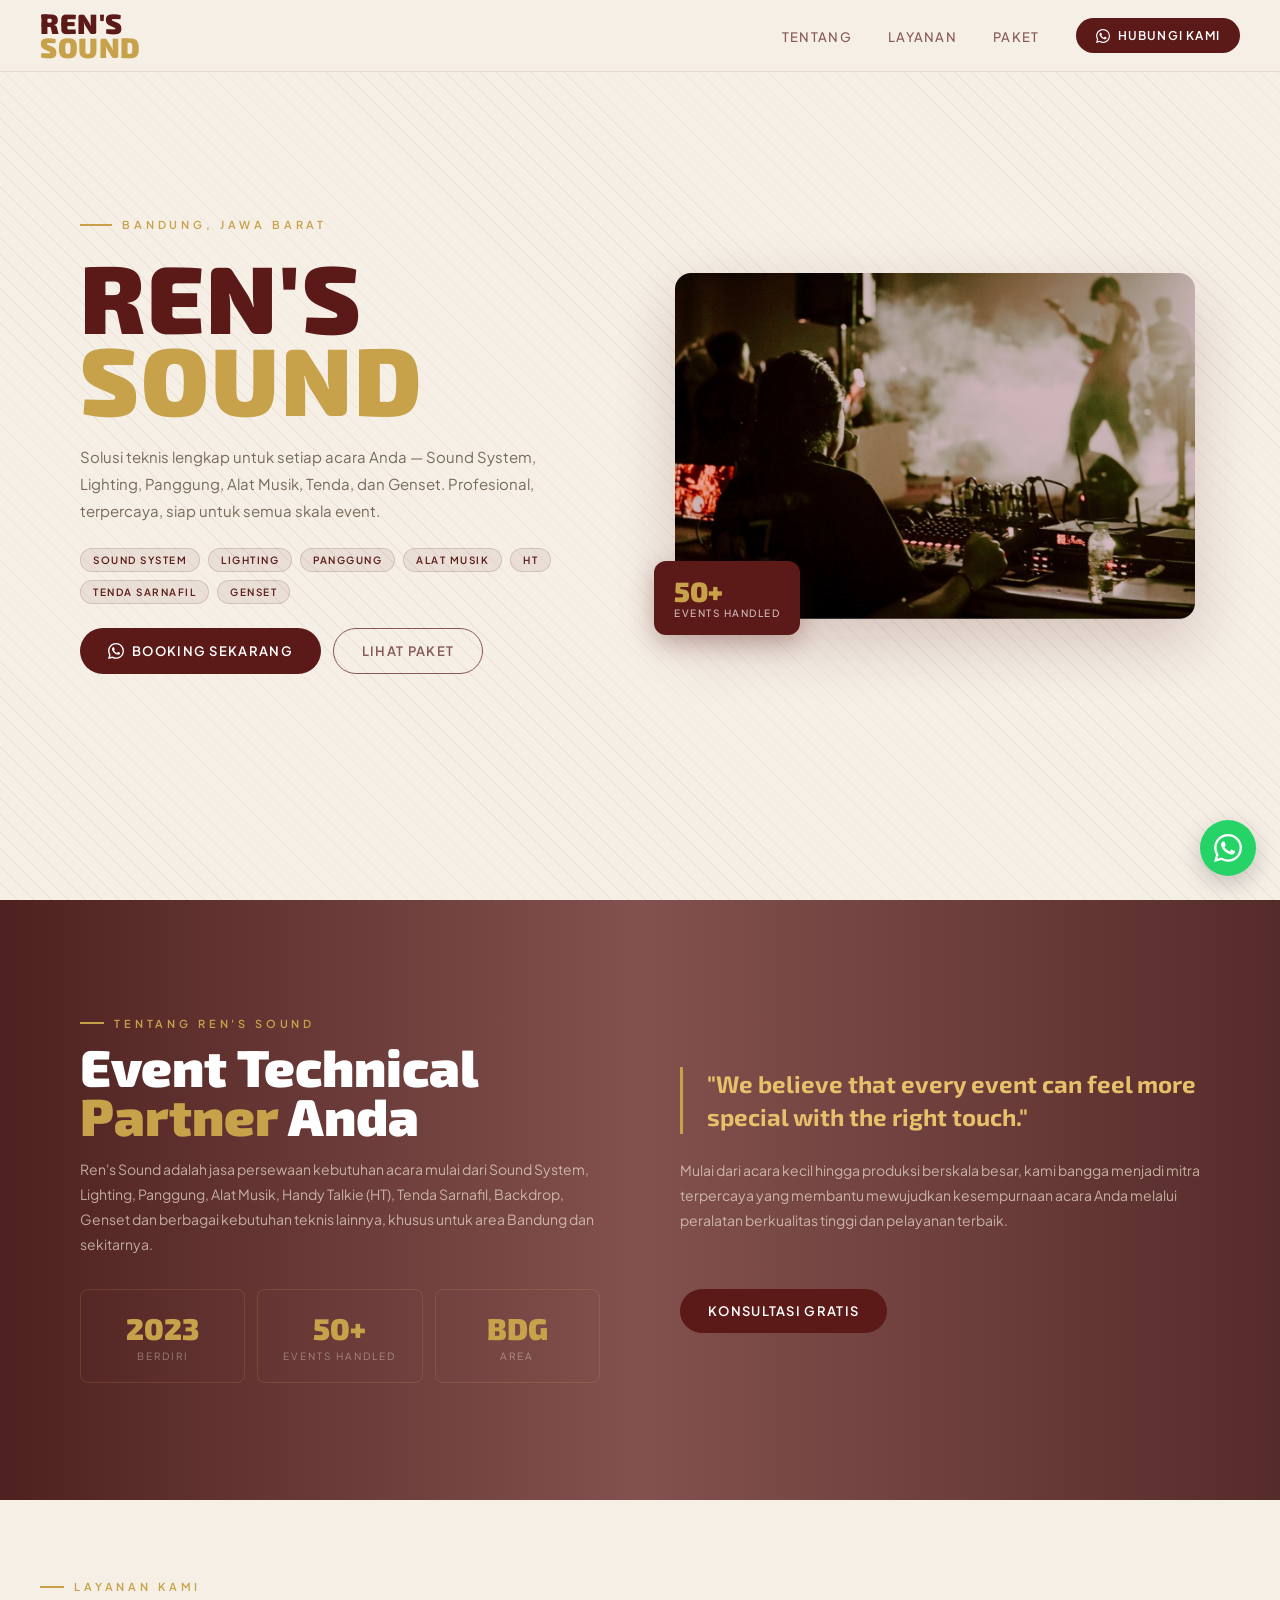
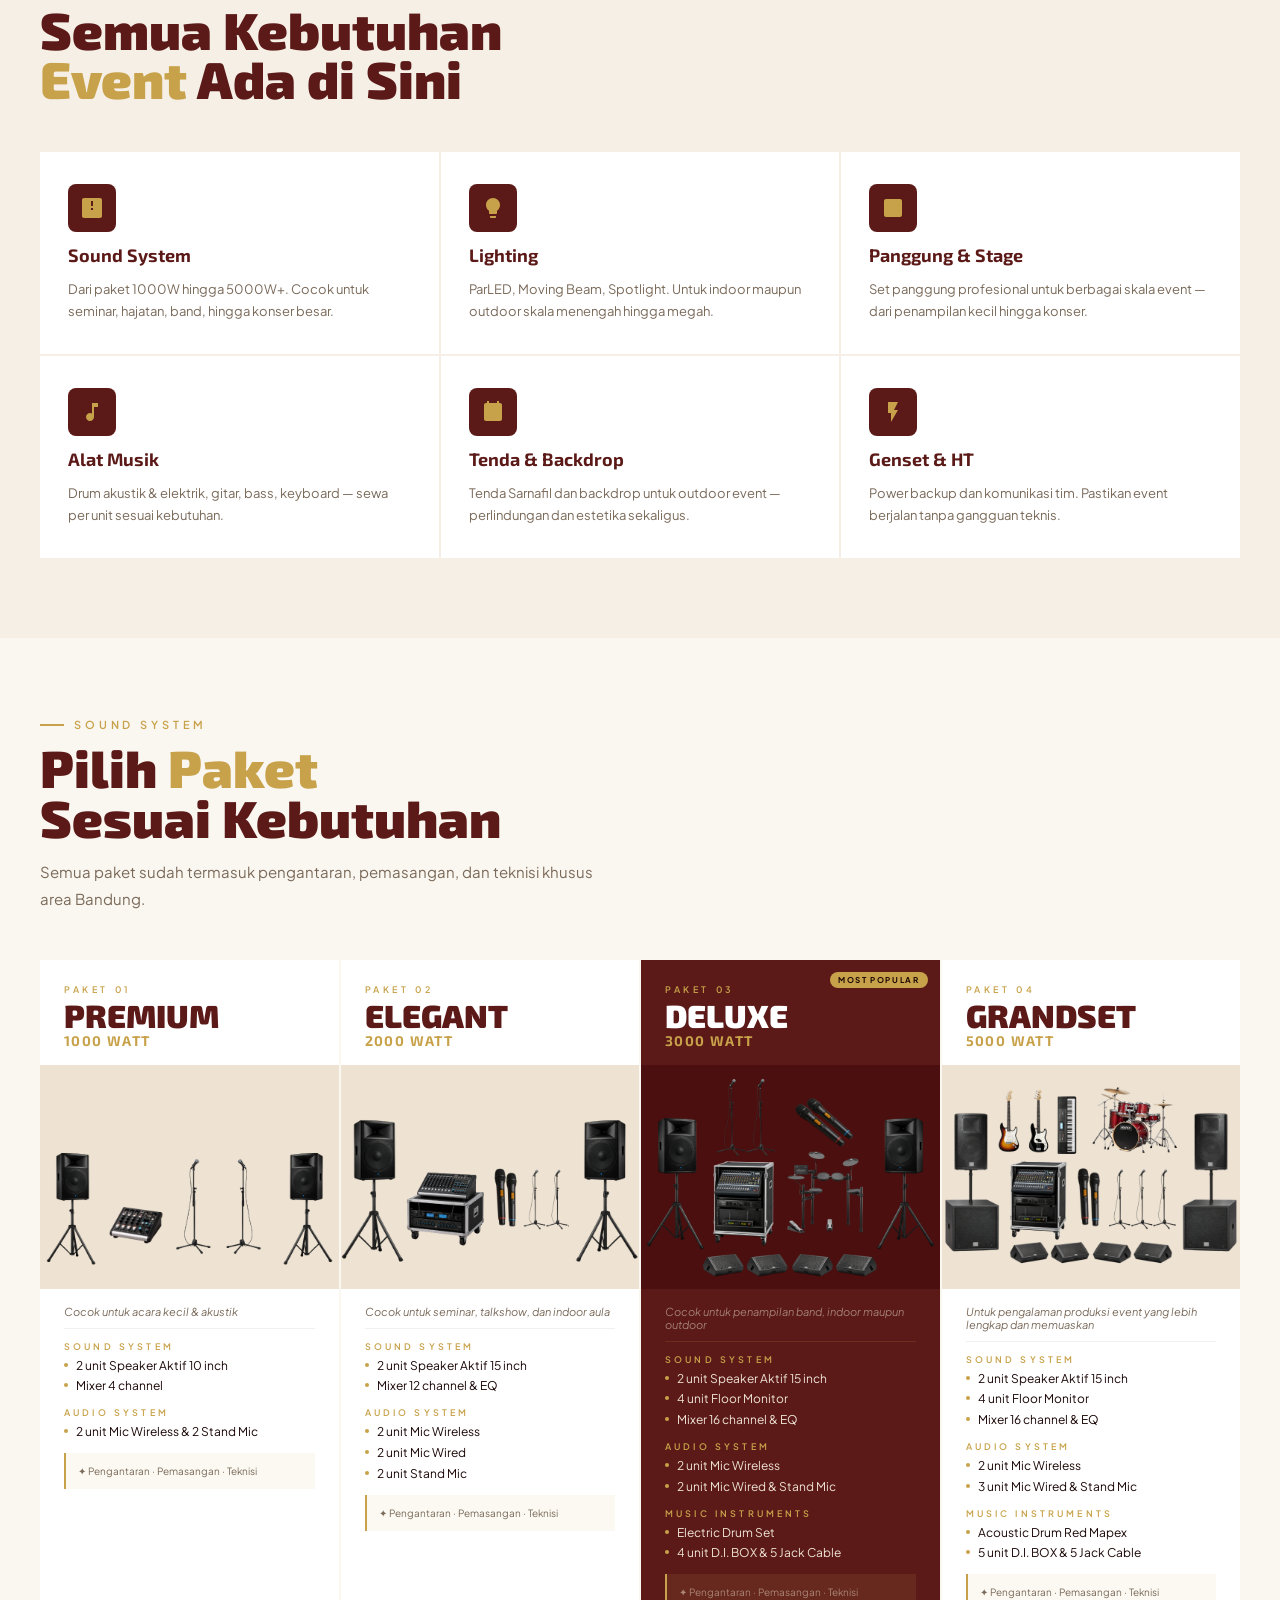
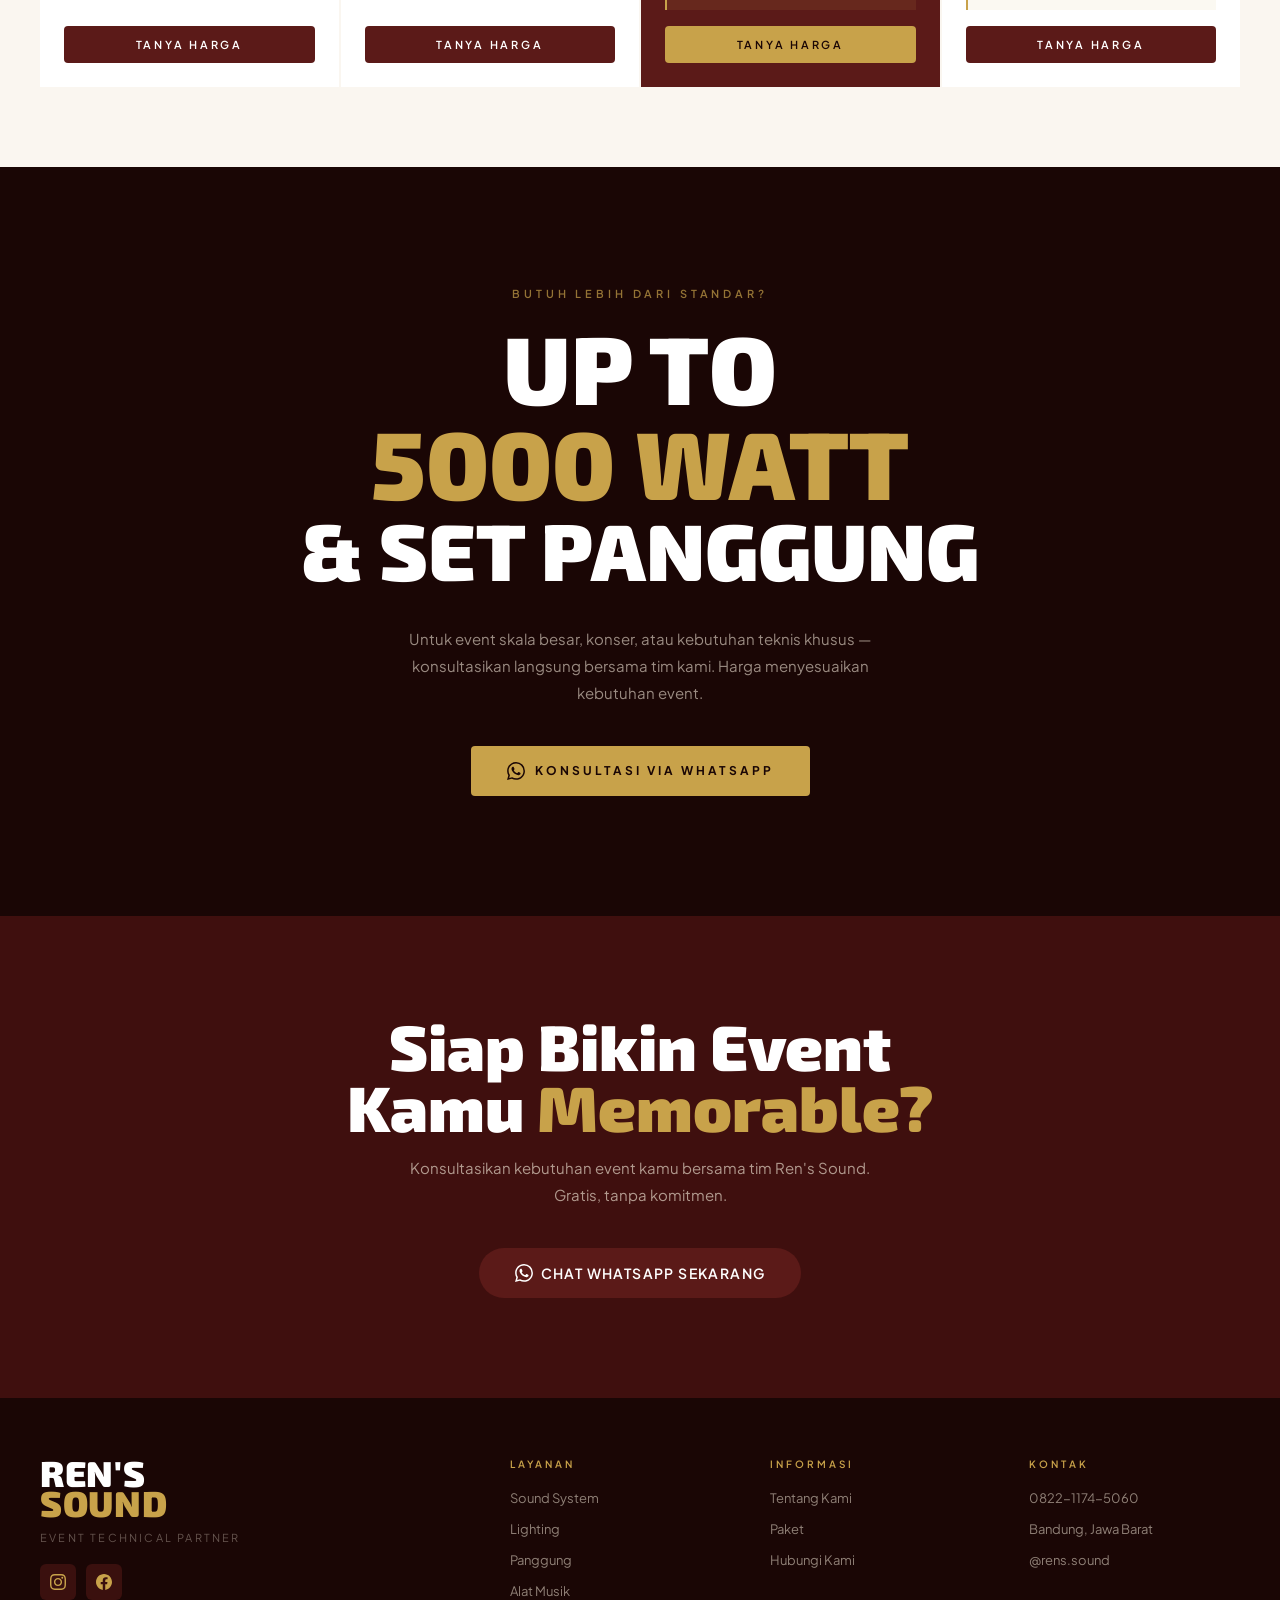
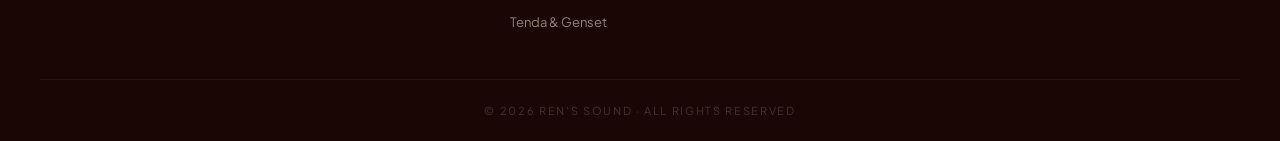
==== commit 3e297987: "update landing page UI/UX" ====
--- a/public/index.html
+++ b/public/index.html
@@ -5,11 +5,7 @@
   <meta name="viewport" content="width=device-width, initial-scale=1.0"/>
   <meta name="description" content="Ren's Sound — Event Technical Partner di Bandung. Sewa Sound System, Lighting, Panggung, Alat Musik, Tenda Sarnafil, Genset."/>
   <title>Ren's Sound — Event Technical Partner</title>
-
-  <!-- Google Fonts -->
   <link href="https://fonts.googleapis.com/css2?family=Exo+2:wght@400;600;700;900&family=Plus+Jakarta+Sans:wght@300;400;500;600;700&display=swap" rel="stylesheet"/>
-
-  <!-- CSS -->
   <link rel="stylesheet" href="css/style.css"/>
 </head>
 <body>
@@ -49,11 +45,7 @@
         <span class="hero-logo-top">REN'S</span>
         <span class="hero-logo-bot">SOUND</span>
       </div>
-      <p class="hero-desc">
-        Solusi teknis lengkap untuk setiap acara Anda — Sound System, Lighting,
-        Panggung, Alat Musik, Tenda, dan Genset. Profesional, terpercaya,
-        siap untuk semua skala event.
-      </p>
+      <p class="hero-desc">Solusi teknis lengkap untuk setiap acara Anda — Sound System, Lighting, Panggung, Alat Musik, Tenda, dan Genset. Profesional, terpercaya, siap untuk semua skala event.</p>
       <div class="hero-services">
         <span class="hero-service-tag">Sound System</span>
         <span class="hero-service-tag">Lighting</span>
@@ -72,7 +64,7 @@
       </div>
     </div>
     <div class="hero-photo">
-      <!-- Ganti src untuk update foto hero -->
+      <!-- Ganti hero.png untuk update foto hero (1200x800px) -->
       <img src="assets/images/hero.png" alt="Ren's Sound Event Production"/>
       <div class="hero-photo-badge">
         <div class="hero-photo-badge-num">50+</div>
@@ -83,48 +75,36 @@
 </section>
 
 <!-- ============================================
-     TENTANG
+     TENTANG — PARALLAX PHOTO
+     Ganti foto: assets/images/tentang.jpg (1920x800px)
      ============================================ -->
 <section id="tentang">
-  <div class="section-inner">
-    <div class="section-eyebrow">Tentang Kami</div>
-    <h2 class="section-title">Event Technical<br/><span>Partner</span> Anda</h2>
-    <p class="section-desc">Ren's Sound hadir sebagai solusi teknis terpercaya untuk semua skala event di Bandung dan sekitarnya.</p>
-    <div class="tentang-grid">
-      <div>
-        <div class="tentang-quote">
-          "We believe that every event can feel more special with the right touch."
-        </div>
-        <p class="tentang-body">
-          Ren's Sound adalah jasa persewaan kebutuhan acara mulai dari Sound System,
-          Lighting, Panggung, Alat Musik, Handy Talkie (HT), Tenda Sarnafil, Backdrop,
-          Genset dan berbagai kebutuhan teknis lainnya, khusus untuk area Bandung dan sekitarnya.
-        </p>
-        <div class="tentang-stats">
-          <div class="stat">
-            <span class="stat-num">2023</span>
-            <span class="stat-lbl">Berdiri</span>
-          </div>
-          <div class="stat">
-            <span class="stat-num">50+</span>
-            <span class="stat-lbl">Events Handled</span>
-          </div>
-          <div class="stat">
-            <span class="stat-num">BDG</span>
-            <span class="stat-lbl">Area</span>
-          </div>
-        </div>
-      </div>
-      <div>
-        <p class="tentang-body">
-          Mulai dari acara kecil hingga produksi berskala besar, kami bangga menjadi
-          mitra terpercaya yang membantu mewujudkan kesempurnaan acara Anda melalui
-          peralatan berkualitas tinggi dan pelayanan terbaik.
-        </p>
-        <a href="https://wa.me/6282211745060" class="btn-primary" style="margin-top:24px;display:inline-flex;" target="_blank">
-          Konsultasi Gratis
-        </a>
-      </div>
+  <div class="tentang-bg"></div>
+  <div class="tentang-overlay"></div>
+  <div class="tentang-content">
+    <div>
+      <div class="section-eyebrow">Tentang Ren's Sound</div>
+      <h2 class="section-title">Event Technical<br/><span>Partner</span> Anda</h2>
+      <p class="tentang-body">Ren's Sound adalah jasa persewaan kebutuhan acara mulai dari Sound System, Lighting, Panggung, Alat Musik, Handy Talkie (HT), Tenda Sarnafil, Backdrop, Genset dan berbagai kebutuhan teknis lainnya, khusus untuk area Bandung dan sekitarnya.</p>
+      <div class="tentang-stats">
+        <div class="stat">
+          <span class="stat-num">2023</span>
+          <span class="stat-lbl">Berdiri</span>
+        </div>
+        <div class="stat">
+          <span class="stat-num">50+</span>
+          <span class="stat-lbl">Events Handled</span>
+        </div>
+        <div class="stat">
+          <span class="stat-num">BDG</span>
+          <span class="stat-lbl">Area</span>
+        </div>
+      </div>
+    </div>
+    <div>
+      <div class="tentang-quote">"We believe that every event can feel more special with the right touch."</div>
+      <p class="tentang-body">Mulai dari acara kecil hingga produksi berskala besar, kami bangga menjadi mitra terpercaya yang membantu mewujudkan kesempurnaan acara Anda melalui peralatan berkualitas tinggi dan pelayanan terbaik.</p>
+      <a href="https://wa.me/6282211745060" class="btn-primary" style="margin-top:24px;display:inline-flex;" target="_blank">Konsultasi Gratis</a>
     </div>
   </div>
 </section>
@@ -137,55 +117,36 @@
     <div class="section-eyebrow">Layanan Kami</div>
     <h2 class="section-title">Semua Kebutuhan<br/><span>Event</span> Ada di Sini</h2>
     <div class="layanan-grid">
-
-      <div class="layanan-card">
-        <div class="layanan-icon">
-          <svg viewBox="0 0 24 24"><path d="M20 2H4c-1.1 0-2 .9-2 2v16c0 1.1.9 2 2 2h16c1.1 0 2-.9 2-2V4c0-1.1-.9-2-2-2zm-9 3h2v5h-2V5zm0 7h2v2h-2v-2z"/></svg>
-        </div>
+      <div class="layanan-card">
+        <div class="layanan-icon"><svg viewBox="0 0 24 24"><path d="M20 2H4c-1.1 0-2 .9-2 2v16c0 1.1.9 2 2 2h16c1.1 0 2-.9 2-2V4c0-1.1-.9-2-2-2zm-9 3h2v5h-2V5zm0 7h2v2h-2v-2z"/></svg></div>
         <div class="layanan-name">Sound System</div>
         <div class="layanan-desc">Dari paket 1000W hingga 5000W+. Cocok untuk seminar, hajatan, band, hingga konser besar.</div>
       </div>
-
-      <div class="layanan-card">
-        <div class="layanan-icon">
-          <svg viewBox="0 0 24 24"><path d="M9 21c0 .55.45 1 1 1h4c.55 0 1-.45 1-1v-1H9v1zm3-19C8.14 2 5 5.14 5 9c0 2.38 1.19 4.47 3 5.74V17c0 .55.45 1 1 1h6c.55 0 1-.45 1-1v-2.26c1.81-1.27 3-3.36 3-5.74 0-3.86-3.14-7-7-7z"/></svg>
-        </div>
+      <div class="layanan-card">
+        <div class="layanan-icon"><svg viewBox="0 0 24 24"><path d="M9 21c0 .55.45 1 1 1h4c.55 0 1-.45 1-1v-1H9v1zm3-19C8.14 2 5 5.14 5 9c0 2.38 1.19 4.47 3 5.74V17c0 .55.45 1 1 1h6c.55 0 1-.45 1-1v-2.26c1.81-1.27 3-3.36 3-5.74 0-3.86-3.14-7-7-7z"/></svg></div>
         <div class="layanan-name">Lighting</div>
         <div class="layanan-desc">ParLED, Moving Beam, Spotlight. Untuk indoor maupun outdoor skala menengah hingga megah.</div>
       </div>
-
-      <div class="layanan-card">
-        <div class="layanan-icon">
-          <svg viewBox="0 0 24 24"><path d="M19 3H5c-1.1 0-2 .9-2 2v14c0 1.1.9 2 2 2h14c1.1 0 2-.9 2-2V5c0-1.1-.9-2-2-2z"/></svg>
-        </div>
+      <div class="layanan-card">
+        <div class="layanan-icon"><svg viewBox="0 0 24 24"><path d="M19 3H5c-1.1 0-2 .9-2 2v14c0 1.1.9 2 2 2h14c1.1 0 2-.9 2-2V5c0-1.1-.9-2-2-2z"/></svg></div>
         <div class="layanan-name">Panggung & Stage</div>
         <div class="layanan-desc">Set panggung profesional untuk berbagai skala event — dari penampilan kecil hingga konser.</div>
       </div>
-
-      <div class="layanan-card">
-        <div class="layanan-icon">
-          <svg viewBox="0 0 24 24"><path d="M12 3v10.55c-.59-.34-1.27-.55-2-.55-2.21 0-4 1.79-4 4s1.79 4 4 4 4-1.79 4-4V7h4V3h-6z"/></svg>
-        </div>
+      <div class="layanan-card">
+        <div class="layanan-icon"><svg viewBox="0 0 24 24"><path d="M12 3v10.55c-.59-.34-1.27-.55-2-.55-2.21 0-4 1.79-4 4s1.79 4 4 4 4-1.79 4-4V7h4V3h-6z"/></svg></div>
         <div class="layanan-name">Alat Musik</div>
         <div class="layanan-desc">Drum akustik & elektrik, gitar, bass, keyboard — sewa per unit sesuai kebutuhan.</div>
       </div>
-
-      <div class="layanan-card">
-        <div class="layanan-icon">
-          <svg viewBox="0 0 24 24"><path d="M17 12h-5v5h5v-5zM16 1v2H8V1H6v2H5c-1.11 0-1.99.9-1.99 2L3 19c0 1.1.89 2 2 2h14c1.1 0 2-.9 2-2V5c0-1.1-.9-2-2-2h-1V1h-2z"/></svg>
-        </div>
+      <div class="layanan-card">
+        <div class="layanan-icon"><svg viewBox="0 0 24 24"><path d="M17 12h-5v5h5v-5zM16 1v2H8V1H6v2H5c-1.11 0-1.99.9-1.99 2L3 19c0 1.1.89 2 2 2h14c1.1 0 2-.9 2-2V5c0-1.1-.9-2-2-2h-1V1h-2z"/></svg></div>
         <div class="layanan-name">Tenda & Backdrop</div>
         <div class="layanan-desc">Tenda Sarnafil dan backdrop untuk outdoor event — perlindungan dan estetika sekaligus.</div>
       </div>
-
-      <div class="layanan-card">
-        <div class="layanan-icon">
-          <svg viewBox="0 0 24 24"><path d="M7 2v11h3v9l7-12h-4l4-8z"/></svg>
-        </div>
+      <div class="layanan-card">
+        <div class="layanan-icon"><svg viewBox="0 0 24 24"><path d="M7 2v11h3v9l7-12h-4l4-8z"/></svg></div>
         <div class="layanan-name">Genset & HT</div>
         <div class="layanan-desc">Power backup dan komunikasi tim. Pastikan event berjalan tanpa gangguan teknis.</div>
       </div>
-
     </div>
   </div>
 </section>
@@ -195,14 +156,13 @@
      Cara tambah paket baru:
      1. Copy satu blok div.paket-card
      2. Paste sebelum tag penutup div.paket-grid
-     3. Ganti teks & nama foto
+     3. Ganti teks & nama foto di src
      ============================================ -->
 <section id="paket">
   <div class="section-inner">
     <div class="section-eyebrow">Sound System</div>
     <h2 class="section-title">Pilih <span>Paket</span><br/>Sesuai Kebutuhan</h2>
     <p class="section-desc">Semua paket sudah termasuk pengantaran, pemasangan, dan teknisi khusus area Bandung.</p>
-
     <div class="paket-grid">
 
       <!-- ── PAKET 01 PREMIUM ── -->
@@ -212,7 +172,7 @@
           <div class="paket-name">PREMIUM</div>
           <div class="paket-watt">1000 WATT</div>
         </div>
-        <!-- Ganti nama file foto di src untuk update gambar -->
+        <!-- Ganti nama file untuk update foto (800x600px) -->
         <img class="paket-img" src="assets/images/paket01premium.png" alt="Paket Premium 1000 Watt"/>
         <div class="paket-body">
           <p class="paket-note">Cocok untuk acara kecil &amp; akustik</p>
@@ -321,6 +281,21 @@
 
     </div><!-- end .paket-grid -->
   </div>
+</section>
+
+<!-- ============================================
+     CUSTOM PACKAGE — UP TO 5000 WATT
+     ============================================ -->
+<section id="custom">
+  <div class="custom-eyebrow">Butuh Lebih Dari Standar?</div>
+  <div class="custom-title">UP TO</div>
+  <div class="custom-title"><span>5000 WATT</span></div>
+  <div class="custom-sub">&amp; SET PANGGUNG</div>
+  <p class="custom-desc">Untuk event skala besar, konser, atau kebutuhan teknis khusus — konsultasikan langsung bersama tim kami. Harga menyesuaikan kebutuhan event.</p>
+  <a href="https://wa.me/6282211745060" class="btn-gold" target="_blank">
+    <svg width="18" height="18" viewBox="0 0 24 24" fill="currentColor"><path d="M17.472 14.382c-.297-.149-1.758-.867-2.03-.967-.273-.099-.471-.148-.67.15-.197.297-.767.966-.94 1.164-.173.199-.347.223-.644.075-.297-.15-1.255-.463-2.39-1.475-.883-.788-1.48-1.761-1.653-2.059-.173-.297-.018-.458.13-.606.134-.133.298-.347.446-.52.149-.174.198-.298.298-.497.099-.198.05-.371-.025-.52-.075-.149-.669-1.612-.916-2.207-.242-.579-.487-.5-.669-.51-.173-.008-.371-.01-.57-.01-.198 0-.52.074-.792.372-.272.297-1.04 1.016-1.04 2.479 0 1.462 1.065 2.875 1.213 3.074.149.198 2.096 3.2 5.077 4.487.709.306 1.262.489 1.694.625.712.227 1.36.195 1.871.118.571-.085 1.758-.719 2.006-1.413.248-.694.248-1.289.173-1.413-.074-.124-.272-.198-.57-.347m-5.421 7.403h-.004a9.87 9.87 0 01-5.031-1.378l-.361-.214-3.741.982.998-3.648-.235-.374a9.86 9.86 0 01-1.51-5.26c.001-5.45 4.436-9.884 9.888-9.884 2.64 0 5.122 1.03 6.988 2.898a9.825 9.825 0 012.893 6.994c-.003 5.45-4.437 9.884-9.885 9.884m8.413-18.297A11.815 11.815 0 0012.05 0C5.495 0 .16 5.335.157 11.892c0 2.096.547 4.142 1.588 5.945L.057 24l6.305-1.654a11.882 11.882 0 005.683 1.448h.005c6.554 0 11.89-5.335 11.893-11.893a11.821 11.821 0 00-3.48-8.413Z"/></svg>
+    Konsultasi Via WhatsApp
+  </a>
 </section>
 
 <!-- ============================================
@@ -385,15 +360,11 @@
   </div>
 </footer>
 
-<!-- ============================================
-     WHATSAPP FLOATING BUTTON
-     ============================================ -->
-<a href="https://wa.me/6282211745060" class="wa-float" target="_blank" rel="noopener noreferrer">
+<!-- WA FLOATING -->
+<a href="https://wa.me/6282211745060" class="wa-float" target="_blank">
   <svg viewBox="0 0 24 24"><path d="M17.472 14.382c-.297-.149-1.758-.867-2.03-.967-.273-.099-.471-.148-.67.15-.197.297-.767.966-.94 1.164-.173.199-.347.223-.644.075-.297-.15-1.255-.463-2.39-1.475-.883-.788-1.48-1.761-1.653-2.059-.173-.297-.018-.458.13-.606.134-.133.298-.347.446-.52.149-.174.198-.298.298-.497.099-.198.05-.371-.025-.52-.075-.149-.669-1.612-.916-2.207-.242-.579-.487-.5-.669-.51-.173-.008-.371-.01-.57-.01-.198 0-.52.074-.792.372-.272.297-1.04 1.016-1.04 2.479 0 1.462 1.065 2.875 1.213 3.074.149.198 2.096 3.2 5.077 4.487.709.306 1.262.489 1.694.625.712.227 1.36.195 1.871.118.571-.085 1.758-.719 2.006-1.413.248-.694.248-1.289.173-1.413-.074-.124-.272-.198-.57-.347m-5.421 7.403h-.004a9.87 9.87 0 01-5.031-1.378l-.361-.214-3.741.982.998-3.648-.235-.374a9.86 9.86 0 01-1.51-5.26c.001-5.45 4.436-9.884 9.888-9.884 2.64 0 5.122 1.03 6.988 2.898a9.825 9.825 0 012.893 6.994c-.003 5.45-4.437 9.884-9.885 9.884m8.413-18.297A11.815 11.815 0 0012.05 0C5.495 0 .16 5.335.157 11.892c0 2.096.547 4.142 1.588 5.945L.057 24l6.305-1.654a11.882 11.882 0 005.683 1.448h.005c6.554 0 11.89-5.335 11.893-11.893a11.821 11.821 0 00-3.48-8.413Z"/></svg>
 </a>
 
-<!-- JavaScript -->
 <script src="js/main.js"></script>
-
 </body>
 </html>
--- a/public/css/style.css
+++ b/public/css/style.css
@@ -8,11 +8,7 @@
    --beige-s:  #EEE3D3
    ============================================ */
 
-* {
-  margin: 0;
-  padding: 0;
-  box-sizing: border-box;
-}
+* { margin: 0; padding: 0; box-sizing: border-box; }
 
 :root {
   --maroon:   #5B1A18;
@@ -50,7 +46,6 @@
   align-items: center;
   justify-content: space-between;
 }
-
 .nav-logo {
   display: flex;
   flex-direction: column;
@@ -72,7 +67,6 @@
   color: var(--gold);
   letter-spacing: 0.02em;
 }
-
 .nav-links {
   display: flex;
   align-items: center;
@@ -90,7 +84,6 @@
   transition: opacity 0.2s;
 }
 .nav-links a:hover { opacity: 1; }
-
 .nav-cta {
   display: flex;
   align-items: center;
@@ -106,7 +99,6 @@
   transition: background 0.2s !important;
 }
 .nav-cta:hover { background: var(--maroon-d) !important; }
-
 .nav-toggle {
   display: none;
   background: none;
@@ -140,7 +132,6 @@
   display: flex;
   align-items: center;
 }
-
 .hero-inner {
   max-width: 1200px;
   margin: 0 auto;
@@ -151,13 +142,7 @@
   align-items: center;
   width: 100%;
 }
-
-.hero-text {
-  display: flex;
-  flex-direction: column;
-  gap: 24px;
-}
-
+.hero-text { display: flex; flex-direction: column; gap: 24px; }
 .hero-eyebrow {
   font-size: 11px;
   font-weight: 600;
@@ -175,7 +160,6 @@
   height: 2px;
   background: var(--gold);
 }
-
 .hero-logo { display: flex; flex-direction: column; line-height: 0.85; }
 .hero-logo-top {
   font-family: 'Exo 2', sans-serif;
@@ -191,19 +175,13 @@
   color: var(--gold);
   letter-spacing: 0.02em;
 }
-
 .hero-desc {
   font-size: 15px;
   line-height: 1.8;
   color: var(--muted);
   max-width: 480px;
 }
-
-.hero-services {
-  display: flex;
-  flex-wrap: wrap;
-  gap: 8px;
-}
+.hero-services { display: flex; flex-wrap: wrap; gap: 8px; }
 .hero-service-tag {
   font-size: 10px;
   font-weight: 600;
@@ -215,9 +193,7 @@
   padding: 5px 12px;
   border-radius: 100px;
 }
-
 .hero-cta { display: flex; gap: 12px; flex-wrap: wrap; }
-
 .btn-primary {
   display: inline-flex;
   align-items: center;
@@ -234,7 +210,6 @@
   transition: background 0.2s, transform 0.2s;
 }
 .btn-primary:hover { background: var(--maroon-d); transform: translateY(-2px); }
-
 .btn-secondary {
   display: inline-flex;
   align-items: center;
@@ -253,7 +228,6 @@
   opacity: 0.7;
 }
 .btn-secondary:hover { opacity: 1; transform: translateY(-2px); }
-
 .hero-photo { position: relative; display: flex; justify-content: center; }
 .hero-photo img {
   width: 100%;
@@ -292,7 +266,6 @@
 /* ── SECTION COMMONS ── */
 section { padding: 80px 40px; }
 .section-inner { max-width: 1200px; margin: 0 auto; }
-
 .section-eyebrow {
   font-size: 11px;
   font-weight: 600;
@@ -311,7 +284,6 @@
   height: 2px;
   background: var(--gold);
 }
-
 .section-title {
   font-family: 'Exo 2', sans-serif;
   font-weight: 900;
@@ -321,7 +293,6 @@
   margin-bottom: 16px;
 }
 .section-title span { color: var(--gold); }
-
 .section-desc {
   font-size: 15px;
   line-height: 1.8;
@@ -329,22 +300,49 @@
   max-width: 560px;
 }
 
-/* ── TENTANG ── */
-#tentang { background: var(--maroon); }
-#tentang .section-eyebrow { color: var(--gold); }
-#tentang .section-eyebrow::before { background: var(--gold); }
-#tentang .section-title { color: var(--white); }
-#tentang .section-title span { color: var(--gold); }
-#tentang .section-desc { color: rgba(238,227,211,0.75); }
-
-.tentang-grid {
+/* ── TENTANG — PARALLAX PHOTO ── */
+#tentang {
+  padding: 0;
+  position: relative;
+  min-height: 600px;
+  display: flex;
+  align-items: center;
+  overflow: hidden;
+}
+.tentang-bg {
+  position: absolute;
+  inset: -80px 0;
+  background-image: url('../assets/images/tentang.jpg');
+  background-size: cover;
+  background-position: center;
+  background-attachment: fixed;
+}
+.tentang-overlay {
+  position: absolute;
+  inset: 0;
+  background: linear-gradient(
+    to right,
+    rgba(63,15,14,0.92) 0%,
+    rgba(91,26,24,0.75) 50%,
+    rgba(63,15,14,0.88) 100%
+  );
+}
+.tentang-content {
+  position: relative;
+  z-index: 2;
+  max-width: 1200px;
+  margin: 0 auto;
+  padding: 100px 40px;
   display: grid;
   grid-template-columns: 1fr 1fr;
   gap: 80px;
   align-items: center;
-  margin-top: 48px;
-}
-
+  width: 100%;
+}
+.tentang-content .section-eyebrow { color: var(--gold); }
+.tentang-content .section-eyebrow::before { background: var(--gold); }
+.tentang-content .section-title { color: var(--white); }
+.tentang-content .section-title span { color: var(--gold); }
 .tentang-quote {
   font-family: 'Exo 2', sans-serif;
   font-weight: 700;
@@ -355,14 +353,12 @@
   padding-left: 24px;
   margin-bottom: 24px;
 }
-
 .tentang-body {
   font-size: 14px;
   line-height: 1.8;
   color: rgba(238,227,211,0.7);
   margin-bottom: 32px;
 }
-
 .tentang-stats {
   display: grid;
   grid-template-columns: repeat(3, 1fr);
@@ -393,7 +389,6 @@
 
 /* ── LAYANAN ── */
 #layanan { background: var(--beige); }
-
 .layanan-grid {
   display: grid;
   grid-template-columns: repeat(3, 1fr);
@@ -409,7 +404,6 @@
   transition: transform 0.3s;
 }
 .layanan-card:hover { transform: translateY(-4px); }
-
 .layanan-icon {
   width: 48px;
   height: 48px;
@@ -420,31 +414,22 @@
   justify-content: center;
 }
 .layanan-icon svg { width: 24px; height: 24px; fill: var(--gold); }
-
 .layanan-name {
   font-family: 'Exo 2', sans-serif;
   font-weight: 700;
   font-size: 18px;
   color: var(--maroon);
 }
-.layanan-desc {
-  font-size: 13px;
-  line-height: 1.7;
-  color: var(--muted);
-}
+.layanan-desc { font-size: 13px; line-height: 1.7; color: var(--muted); }
 
 /* ── PAKET ── */
 #paket { background: var(--cream); }
-
 .paket-grid {
   display: grid;
   grid-template-columns: repeat(4, 1fr);
   gap: 2px;
   margin-top: 48px;
 }
-
-/* === CARD PAKET === */
-/* Untuk tambah paket baru: copy satu blok .paket-card di index.html */
 .paket-card {
   background: var(--white);
   display: flex;
@@ -454,7 +439,6 @@
 }
 .paket-card:hover { transform: translateY(-4px); box-shadow: 0 20px 40px rgba(91,26,24,0.12); }
 .paket-card.featured { background: var(--maroon); }
-
 .paket-header { padding: 24px 24px 16px; }
 .paket-tier {
   font-size: 9px;
@@ -480,8 +464,6 @@
   letter-spacing: 0.1em;
   margin-top: 2px;
 }
-
-/* Foto produk paket — ganti src di index.html */
 .paket-img {
   width: 100%;
   aspect-ratio: 4/3;
@@ -490,9 +472,7 @@
   display: block;
 }
 .paket-card.featured .paket-img { background: rgba(0,0,0,0.15); }
-
 .paket-body { padding: 16px 24px; flex: 1; }
-
 .paket-note {
   font-size: 11px;
   font-style: italic;
@@ -501,11 +481,7 @@
   padding-bottom: 10px;
   border-bottom: 1px solid rgba(0,0,0,0.06);
 }
-.paket-card.featured .paket-note {
-  color: rgba(238,227,211,0.5);
-  border-color: rgba(200,162,74,0.15);
-}
-
+.paket-card.featured .paket-note { color: rgba(238,227,211,0.5); border-color: rgba(200,162,74,0.15); }
 .spec-group { margin-bottom: 12px; }
 .spec-label {
   font-size: 9px;
@@ -533,7 +509,6 @@
   flex-shrink: 0;
   margin-top: 5px;
 }
-
 .paket-includes {
   font-size: 10px;
   color: var(--muted);
@@ -543,11 +518,7 @@
   margin-top: 8px;
   line-height: 1.6;
 }
-.paket-card.featured .paket-includes {
-  background: rgba(200,162,74,0.1);
-  color: rgba(238,227,211,0.5);
-}
-
+.paket-card.featured .paket-includes { background: rgba(200,162,74,0.1); color: rgba(238,227,211,0.5); }
 .badge-popular {
   position: absolute;
   top: 12px; right: 12px;
@@ -560,7 +531,6 @@
   padding: 3px 8px;
   border-radius: 100px;
 }
-
 .paket-cta {
   margin: 0 24px 24px;
   display: block;
@@ -579,6 +549,62 @@
 .paket-cta:hover { background: var(--maroon-d); }
 .paket-card.featured .paket-cta { background: var(--gold); color: var(--dark); }
 .paket-card.featured .paket-cta:hover { background: var(--gold-l); }
+
+/* ── CUSTOM PACKAGE SECTION ── */
+#custom {
+  background: var(--dark);
+  padding: 120px 40px;
+  text-align: center;
+}
+.custom-eyebrow {
+  font-size: 11px;
+  font-weight: 600;
+  letter-spacing: 0.35em;
+  text-transform: uppercase;
+  color: var(--gold);
+  opacity: 0.7;
+  margin-bottom: 24px;
+}
+.custom-title {
+  font-family: 'Exo 2', sans-serif;
+  font-weight: 900;
+  font-size: clamp(48px, 9vw, 96px);
+  line-height: 0.9;
+  color: var(--white);
+  margin-bottom: 8px;
+}
+.custom-title span { color: var(--gold); }
+.custom-sub {
+  font-family: 'Exo 2', sans-serif;
+  font-weight: 900;
+  font-size: clamp(36px, 7vw, 80px);
+  line-height: 0.9;
+  color: var(--white);
+  margin-bottom: 40px;
+}
+.custom-desc {
+  font-size: 15px;
+  color: rgba(238,227,211,0.6);
+  max-width: 500px;
+  margin: 0 auto 40px;
+  line-height: 1.8;
+}
+.btn-gold {
+  display: inline-flex;
+  align-items: center;
+  gap: 10px;
+  background: var(--gold);
+  color: var(--dark);
+  padding: 16px 36px;
+  border-radius: 4px;
+  font-size: 12px;
+  font-weight: 700;
+  letter-spacing: 0.25em;
+  text-transform: uppercase;
+  text-decoration: none;
+  transition: background 0.2s, transform 0.2s;
+}
+.btn-gold:hover { background: var(--gold-l); transform: translateY(-2px); }
 
 /* ── CTA SECTION ── */
 #cta {
@@ -606,10 +632,7 @@
 }
 
 /* ── FOOTER ── */
-footer {
-  background: var(--dark);
-  padding: 60px 40px 24px;
-}
+footer { background: var(--dark); padding: 60px 40px 24px; }
 .footer-inner { max-width: 1200px; margin: 0 auto; }
 .footer-top {
   display: grid;
@@ -619,7 +642,6 @@
   border-bottom: 1px solid rgba(200,162,74,0.1);
   margin-bottom: 24px;
 }
-
 .footer-logo-top {
   font-family: 'Exo 2', sans-serif;
   font-weight: 900;
@@ -643,7 +665,6 @@
   color: rgba(238,227,211,0.35);
   margin-top: 12px;
 }
-
 .footer-social { display: flex; gap: 10px; margin-top: 20px; }
 .footer-social a {
   width: 36px; height: 36px;
@@ -658,7 +679,6 @@
 .footer-social a:hover { background: var(--gold); }
 .footer-social svg { width: 16px; height: 16px; fill: var(--gold); }
 .footer-social a:hover svg { fill: var(--dark); }
-
 .footer-col-title {
   font-size: 10px;
   font-weight: 600;
@@ -675,7 +695,6 @@
   transition: color 0.2s;
 }
 .footer-col ul li a:hover { color: var(--gold); }
-
 .footer-copy {
   text-align: center;
   font-size: 11px;
@@ -702,7 +721,7 @@
 .wa-float:hover { transform: scale(1.1); }
 .wa-float svg { width: 28px; height: 28px; fill: white; }
 
-/* ── MOBILE RESPONSIVE ── */
+/* ── MOBILE ── */
 @media (max-width: 768px) {
   nav { padding: 0 20px; }
   .nav-links { display: none; }
@@ -720,10 +739,14 @@
   .hero-inner { grid-template-columns: 1fr; gap: 40px; padding: 40px 20px; }
   .hero-photo { order: -1; }
   .hero-photo img { max-width: 100%; }
-  .tentang-grid { grid-template-columns: 1fr; gap: 40px; }
+  .tentang-content { grid-template-columns: 1fr; gap: 40px; padding: 60px 20px; }
+  .tentang-bg { background-attachment: scroll; }
   .layanan-grid { grid-template-columns: 1fr; }
   .paket-grid { grid-template-columns: 1fr; }
   .footer-top { grid-template-columns: 1fr 1fr; gap: 32px; }
   section { padding: 60px 20px; }
   #cta { padding: 60px 20px; }
+  #custom { padding: 80px 20px; }
+  .custom-title { font-size: clamp(36px, 10vw, 64px); }
+  .custom-sub { font-size: clamp(28px, 8vw, 52px); }
 }
